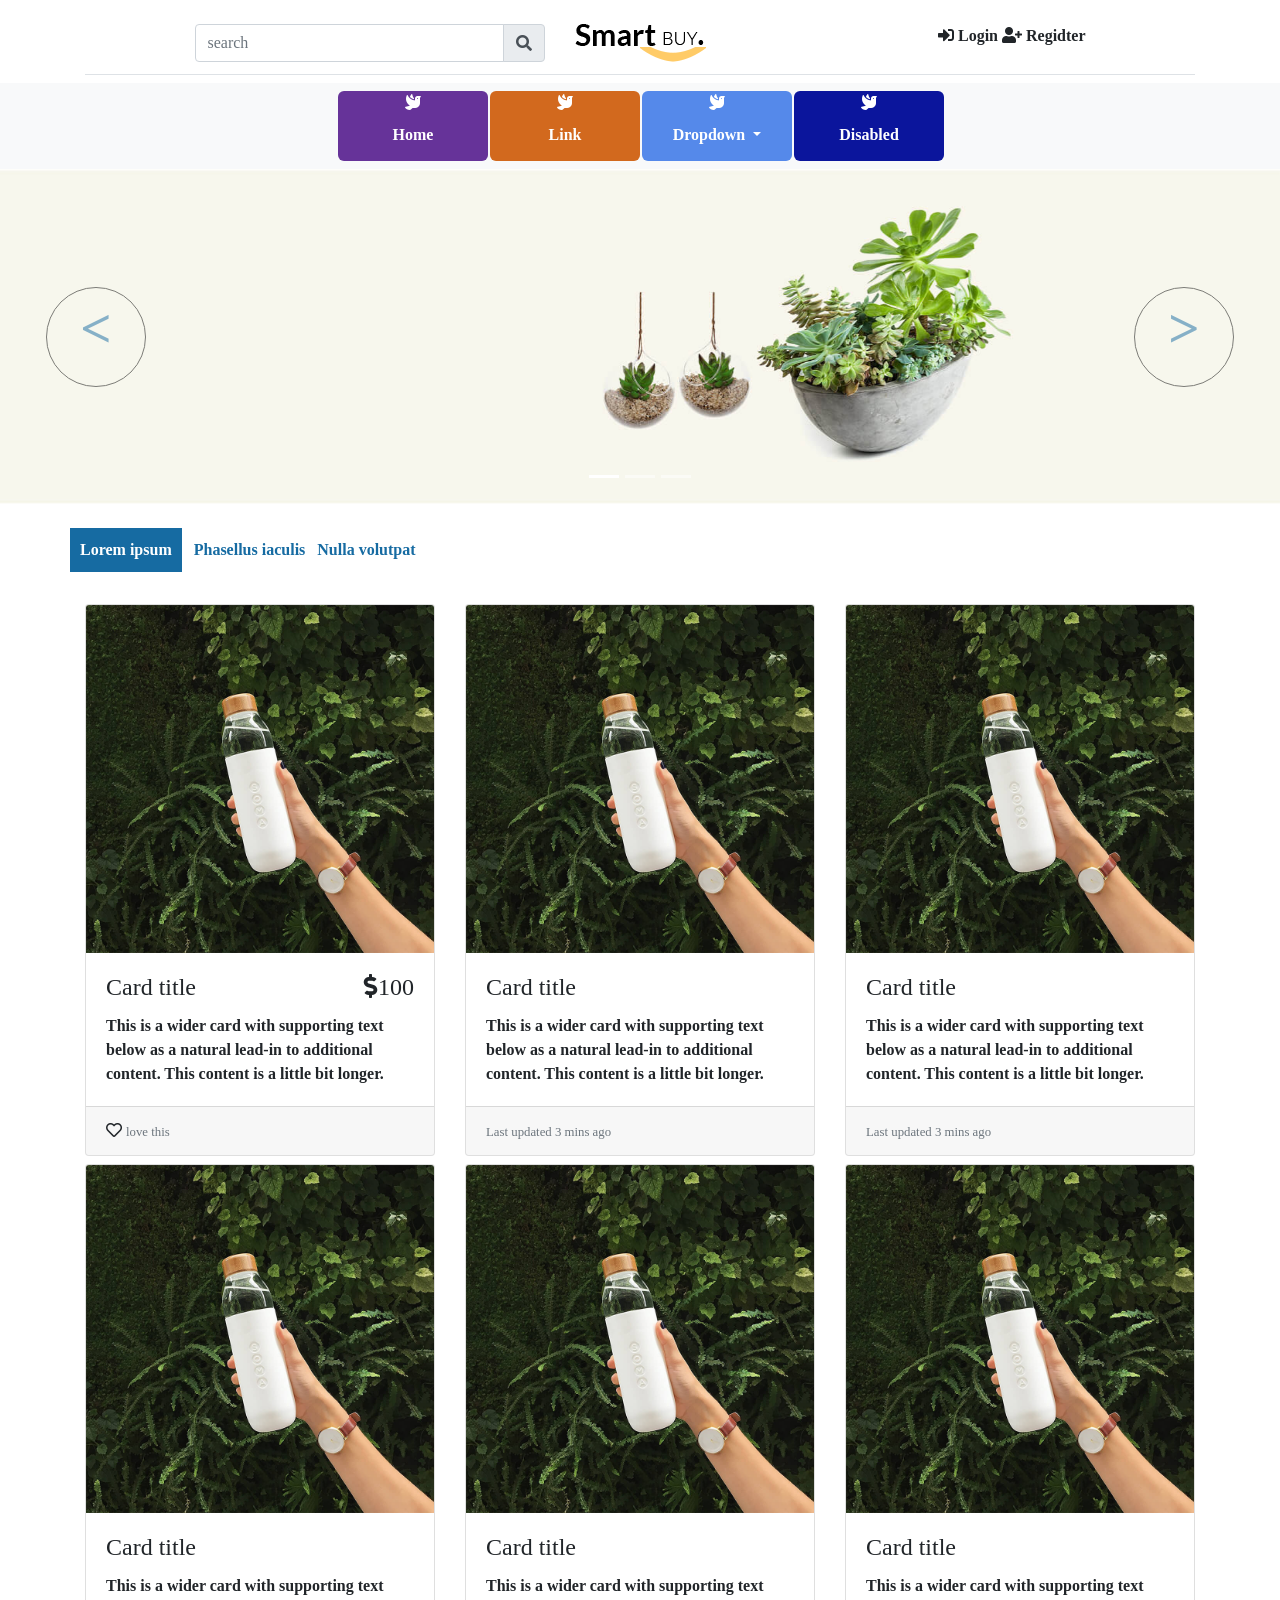
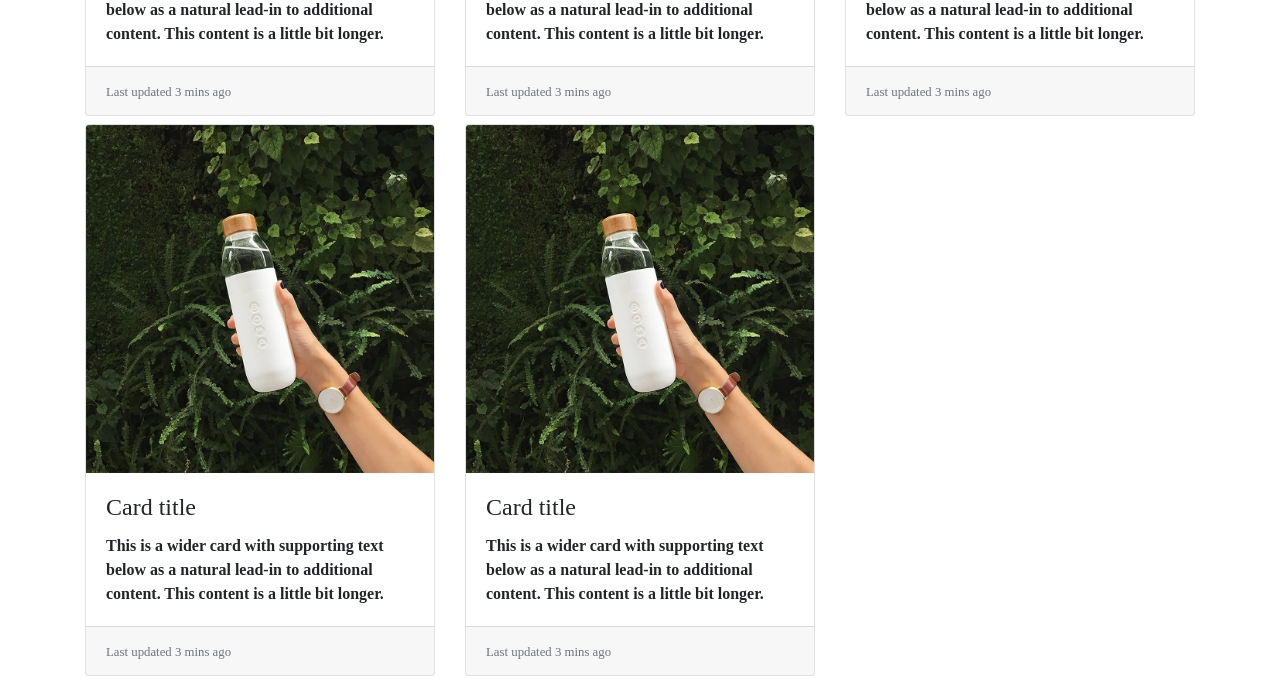
==== public/theme2/index2.html @ b145811f "ss" ====
<!DOCTYPE html>
<html>
   <head>
      <meta charset="utf-8" />
      <meta http-equiv="X-UA-Compatible" content="IE=edge">
      <title>Page Title</title>
      <meta name="viewport" content="width=device-width, initial-scale=1">
      <link rel="stylesheet" href="https://stackpath.bootstrapcdn.com/bootstrap/4.1.3/css/bootstrap.min.css" 
         integrity="sha384-MCw98/SFnGE8fJT3GXwEOngsV7Zt27NXFoaoApmYm81iuXoPkFOJwJ8ERdknLPMO" crossorigin="anonymous">
      <link rel="stylesheet" href="https://use.fontawesome.com/releases/v5.3.1/css/all.css" integrity="sha384-mzrmE5qonljUremFsqc01SB46JvROS7bZs3IO2EmfFsd15uHvIt+Y8vEf7N7fWAU" crossorigin="anonymous">
      <link rel="stylesheet" type="text/css" media="screen" href="css/main.css" />
      <script
         src="https://code.jquery.com/jquery-3.3.1.js"
         integrity="sha256-2Kok7MbOyxpgUVvAk/HJ2jigOSYS2auK4Pfzbm7uH60="
         crossorigin="anonymous"></script>
      <script src="https://ajax.googleapis.com/ajax/libs/jquery/3.3.1/jquery.min.js"></script>
      <script src="js/main.js"></script>
   </head>
   <body>
      <div class="container">
         <div class="pb-2 mt-4 mb-2 border-bottom">
            <div class="row justify-content-md-center">
               <div class="col col-lg-4">
                  <div class="input-group mb-1">
                     <input type="text" class="form-control" placeholder="search" aria-label="Recipient's username"
                        aria-describedby="basic-addon2">
                     <div class="input-group-append">
                        <span class="input-group-text" id="basic-addon2"><i class="fa fa-search" aria-hidden="true"></i> </span>
                     </div>
                  </div>
               </div>
               <div class="col-md-auto">
                  <img src="logo-1.png" class="rounded mx-auto d-block" >
               </div>
               <div class="col col-lg-4">
                  <ul class="float-right list-inline">
                     <a id="loginClick">
                        <li class="list-inline-item fas fa-sign-in-alt"></li>
                        Login
                     </a>
                     <a>
                        <li class="list-inline-item fas fa-user-plus"></li>
                        Regidter
                     </a>
                  </ul>
               </div>
            </div>
         </div>
      </div>
      <nav class="navbar navbar-expand-lg navbar-light bg-light">
         <button class="navbar-toggler" type="button" data-toggle="collapse" data-target="#navbarSupportedContent" aria-controls="navbarSupportedContent" aria-expanded="false" aria-label="Toggle navigation">
         <span class="navbar-toggler-icon"></span>
         </button>
         <div class="collapse navbar-collapse" id="navbarSupportedContent">
            <ul class="navbar-nav mx-auto">
               <li class="nav-item active" style="background: rebeccapurple;">
                  <div align="center">
                     <span class="fas fa-dove "></span>
                  </div>
                  <a class="nav-link" href="#">Home <span class="sr-only">(current)</span></a>
               </li>
               <li class="nav-item" style="    background: chocolate;">
                  <div align="center">
                     <span class="fas fa-dove "></span>
                  </div>
                  <a class="nav-link" href="#">Link</a>
               </li>
               <li class="nav-item dropdown" style="    background: #5589ea;">
                  <div align="center">
                     <span class="fas fa-dove "></span>
                  </div>
                  <a class="nav-link dropdown-toggle" href="#" id="navbarDropdown" role="button" data-toggle="dropdown" aria-haspopup="true" aria-expanded="false">
                  Dropdown
                  </a>
                  <div class="dropdown-menu" aria-labelledby="navbarDropdown">
                     <a class="dropdown-item" href="#">Action</a>
                     <a class="dropdown-item" href="#">Another action</a>
                     <div class="dropdown-divider"></div>
                     <a class="dropdown-item" href="#">Something else here</a>
                  </div>
               </li>
               <li class="nav-item" style="    background: #0b159c;">
                  <div align="center">
                     <span class="fas fa-dove "></span>
                  </div>
                  <a class="nav-link disabled" href="#">Disabled</a>
               </li>
            </ul>
         </div>
      </nav>
      <!-- bigian slider -->
      <div id="carouselExampleIndicators" class="carousel slide" data-ride="carousel">
         <ol class="carousel-indicators">
            <li data-target="#carouselExampleIndicators" data-slide-to="0" class="active"></li>
            <li data-target="#carouselExampleIndicators" data-slide-to="1"></li>
            <li data-target="#carouselExampleIndicators" data-slide-to="2"></li>
         </ol>
         <div class="carousel-inner">
            <div class="carousel-item active">
               <img class="d-block w-100" src="slide-1.jpg" alt="First slide">
            </div>
            <div class="carousel-item">
               <img class="d-block w-100" src="slide-2.jpg" alt="Second slide">
            </div>
            <div class="carousel-item">
               <img class="d-block w-100" src="slide-3.jpg" alt="Third slide">
            </div>
         </div>
         <a class="carousel-control-prev" href="#carouselExampleIndicators" role="button" data-slide="prev">
         <span class="carousel-control-prev-icon" aria-hidden="true"></span>
         <span class="sr-only">Previous</span>
         </a>
         <a class="carousel-control-next" href="#carouselExampleIndicators" role="button" data-slide="next">
         <span class="carousel-control-next-icon" aria-hidden="true"></span>
         <span class="sr-only">Next</span>
         </a>
      </div>
      <!-- end slider -->
      <div class="container">
         <!-- menu list -->
         <div class="row">
            <div class="pb-2 mt-4 mb-2">
               <ul class="list-inline dawnlist">
                  <li class="list-inline-item active">Lorem ipsum</li>
                  <li class="list-inline-item">Phasellus iaculis</li>
                  <li class="list-inline-item">Nulla volutpat</li>
               </ul>
            </div>
         </div>
         <!-- menu list -->
         <div class="row">
            <div class="col-md-4 col-lg-4 col-sm-6 col-xs-12 pb-2">
               <div class="card">
                  <button type="button" class="btn btn-primary btn-lg float-right button-save" data-toggle="modal" data-target="#exampleModal">Save</button>
                  <img class="card-img-top" src="home-01-2.jpg" alt="Card image cap">
                  <div class="card-body">
                    <h4 class="float-right"><i class="fas fa-dollar-sign"></i>100</h4>
                     <h4 class="card-title">Card title</h4>
                     <p class="card-text">This is a wider card with supporting text below as a natural lead-in to additional content. This content is a little bit longer.</p>
                  </div>
                  <div class="card-footer">
                        <i class="far fa-heart"></i> <small class="text-muted">love this </small>
                  </div>
               </div>
            </div>
            <div class="col-md-4 col-lg-4 col-sm-6 col-xs-12 pb-2">
               <div class="card">
                  <button type="button" class="btn btn-primary btn-lg float-right button-save">Save</button>
                  <img class="card-img-top" src="home-01-2.jpg" alt="Card image cap">
                  <div class="card-body">
                     <h4 class="card-title">Card title</h4>
                     <p class="card-text">This is a wider card with supporting text below as a natural lead-in to additional content. This content is a little bit longer.</p>
                  </div>
                  <div class="card-footer">
                     <small class="text-muted">Last updated 3 mins ago</small>
                  </div>
               </div>
            </div>
            <div class="col-md-4 col-lg-4 col-sm-6 col-xs-12 pb-2">
               <div class="card">
                  <button type="button" class="btn btn-primary btn-lg float-right button-save">Save</button>
                  <img class="card-img-top" src="home-01-2.jpg" alt="Card image cap">
                  <div class="card-body">
                     <h4 class="card-title">Card title</h4>
                     <p class="card-text">This is a wider card with supporting text below as a natural lead-in to additional content. This content is a little bit longer.</p>
                  </div>
                  <div class="card-footer">
                     <small class="text-muted">Last updated 3 mins ago</small>
                  </div>
               </div>
            </div>
            <div class="col-md-4 col-lg-4 col-sm-6 col-xs-12 pb-2">
               <div class="card">
                  <button type="button" class="btn btn-primary btn-lg float-right button-save">Save</button>
                  <img class="card-img-top" src="home-01-2.jpg" alt="Card image cap">
                  <div class="card-body">
                     <h4 class="card-title">Card title</h4>
                     <p class="card-text">This is a wider card with supporting text below as a natural lead-in to additional content. This content is a little bit longer.</p>
                  </div>
                  <div class="card-footer">
                     <small class="text-muted">Last updated 3 mins ago</small>
                  </div>
               </div>
            </div>
            <div class="col-md-4 col-lg-4 col-sm-6 col-xs-12 pb-2">
               <div class="card">
                  <button type="button" class="btn btn-primary btn-lg float-right button-save">Save</button>
                  <img class="card-img-top" src="home-01-2.jpg" alt="Card image cap">
                  <div class="card-body">
                     <h4 class="card-title">Card title</h4>
                     <p class="card-text">This is a wider card with supporting text below as a natural lead-in to additional content. This content is a little bit longer.</p>
                  </div>
                  <div class="card-footer">
                     <small class="text-muted">Last updated 3 mins ago</small>
                  </div>
               </div>
            </div>
            <div class="col-md-4 col-lg-4 col-sm-6 col-xs-12 pb-2">
               <div class="card">
                  <button type="button" class="btn btn-primary btn-lg float-right button-save">Save</button>
                  <img class="card-img-top" src="home-01-2.jpg" alt="Card image cap">
                  <div class="card-body">
                     <h4 class="card-title">Card title</h4>
                     <p class="card-text">This is a wider card with supporting text below as a natural lead-in to additional content. This content is a little bit longer.</p>
                  </div>
                  <div class="card-footer">
                     <small class="text-muted">Last updated 3 mins ago</small>
                  </div>
               </div>
            </div>
            <div class="col-md-4 col-lg-4 col-sm-6 col-xs-12 pb-2">
               <div class="card">
                  <button type="button" class="btn btn-primary btn-lg float-right button-save">Save</button>
                  <img class="card-img-top" src="home-01-2.jpg" alt="Card image cap">
                  <div class="card-body">
                     <h4 class="card-title">Card title</h4>
                     <p class="card-text">This is a wider card with supporting text below as a natural lead-in to additional content. This content is a little bit longer.</p>
                  </div>
                  <div class="card-footer">
                     <small class="text-muted">Last updated 3 mins ago</small>
                  </div>
               </div>
            </div>
            <div class="col-md-4 col-lg-4 col-sm-6 col-xs-12 pb-2">
               <div class="card">
                  <button type="button" class="btn btn-primary btn-lg float-right button-save">Save</button>
                  <img class="card-img-top" src="home-01-2.jpg" alt="Card image cap">
                  <div class="card-body">
                     <h4 class="card-title">Card title</h4>
                     <p class="card-text">This is a wider card with supporting text below as a natural lead-in to additional content. This content is a little bit longer.</p>
                  </div>
                  <div class="card-footer">
                     <small class="text-muted">Last updated 3 mins ago</small>
                  </div>
               </div>
            </div>
         </div>
      </div>
      <!-- end contenier -->
      <!-- Modal loginModal -->
      <div class="modal fade" id="loginModal" tabindex="-1" role="dialog" aria-labelledby="exampleModalLabel" aria-hidden="true">
         <div class="modal-dialog modal-dialog-centered" role="document">
            <div class="modal-content">
               <div class="modal-header">
                  <h5 class="modal-title" id="exampleModalLongTitle">login</h5>
                  <button type="button" class="close" data-dismiss="modal" aria-label="Close">
                  <span aria-hidden="true">&times;</span>
                  </button>
               </div>
               <div class="modal-body">
                  <div class="form-group">
                     <label for="exampleInputEmail1">Email address</label>
                     <input type="email" class="form-control" id="exampleInputEmail1" aria-describedby="emailHelp" placeholder="Enter email">
                  </div>
                  <div class="form-group">
                     <label for="exampleInputPassword1">Password</label>
                     <input type="password" class="form-control" id="exampleInputPassword1" placeholder="Password">
                  </div>
                  <div class="form-check">
                     <input type="checkbox" class="form-check-input" id="exampleCheck1">
                     <label class="form-check-label" for="exampleCheck1">Check me out</label>
                  </div>
               </div>
               <div class="modal-footer">
                  <button type="button" class="btn btn-secondary" data-dismiss="modal">Close</button>
                  <button type="submit" class="btn btn-primary">Submit</button>
               </div>
            </div>
         </div>
      </div>
      <!-- Modal loginModal end   -->
      <!-- Central Modal Medium Info -->
      <div class="modal fade" id="centralModalInfo" tabindex="-1" role="dialog" aria-labelledby="myModalLabel" aria-hidden="true">
         <div class="modal-dialog modal-notify modal-info modal-dialog-centered" role="document">
            <!--Content-->
            <div class="modal-content">
               <!--Header-->
               <div class="modal-header">
                  <p class="heading lead">Modal Info</p>
                  <button type="button" class="close" data-dismiss="modal" aria-label="Close">
                  <span aria-hidden="true" class="white-text">&times;</span>
                  </button>
               </div>
               <!--Body-->
               <div class="modal-body">
                  <div class="text-center">
                     <i class="fa fa-check fa-4x mb-3 animated rotateIn"></i>
                     <p>Lorem ipsum dolor sit amet, consectetur adipisicing elit. Impedit iusto nulla aperiam blanditiis ad consequatur in dolores culpa, dignissimos, eius non possimus fugiat. Esse ratione fuga, enim,
                        ab officiis totam.
                     </p>
                  </div>
               </div>
               <!--Footer-->
               <div class="modal-footer justify-content-center">
                  <a type="button" class="btn btn-primary">Get it now <i class="fa fa-diamond ml-1"></i></a>
                  <a type="button" class="btn btn-outline-primary waves-effect" data-dismiss="modal">No, thanks</a>
               </div>
            </div>
            <!--/.Content-->
         </div>
      </div>
      <!-- Central Modal Medium Info-->
      <!-- js model -->
      <script>
         $(document).ready(function () {
             $("#loginClick").click(function (e) { 
                 e.preventDefault();
                 $('#loginModal').modal('show');
             });
             $(".button-save").click(function (e) { 
                 e.preventDefault();
                 $('#centralModalInfo').modal('show');
             });
           
         });
      </script>
      <!-- end js model -->
      <!-- begin js -->
      <script src="https://code.jquery.com/jquery-3.3.1.slim.min.js" integrity="sha384-q8i/X+965DzO0rT7abK41JStQIAqVgRVzpbzo5smXKp4YfRvH+8abtTE1Pi6jizo" crossorigin="anonymous"></script>
      <script src="https://cdnjs.cloudflare.com/ajax/libs/popper.js/1.14.3/umd/popper.min.js" integrity="sha384-ZMP7rVo3mIykV+2+9J3UJ46jBk0WLaUAdn689aCwoqbBJiSnjAK/l8WvCWPIPm49" crossorigin="anonymous"></script>
      <script src="https://stackpath.bootstrapcdn.com/bootstrap/4.1.3/js/bootstrap.min.js" integrity="sha384-ChfqqxuZUCnJSK3+MXmPNIyE6ZbWh2IMqE241rYiqJxyMiZ6OW/JmZQ5stwEULTy" crossorigin="anonymous"></script>
      <!-- end js -->
   </body>
</html>
---- public/theme2/css/main.css ----
body{
    font-family: Comic Sans MS;
    font-weight: bold;
}
.navbar{
    color: white;
}
.nav-item{
    width: 150px;
    text-align: center;
    background: beige;
    height: 70px;
    margin-left: 2px;
    border-radius: 6px;
    box-shadow: 0px 0px grey;
    -webkit-transition: box-shadow 2s, height 2s; /* For Safari 3.1 to 6.0 */
    transition: box-shadow 2s,height 2s; 
}

.nav-item:hover{
    box-shadow: 10px 10px grey;
    height: 80px;
}

.nav-link{
    color: white !important; 
}

.carousel-control-prev-icon,
.carousel-control-next-icon {
  height: 100px;
  width: 100px;
  outline: black;
  background-size: 100%, 100%;
  border-radius: 50%;
  border: 1px solid black;
  background-image: none;
}

.carousel-control-next-icon:after
{
  content: '>';
  font-size: 55px;
  color: #166ba2;
}

.carousel-control-prev-icon:after {
  content: '<';
  font-size: 55px;
  color: #166ba2;
}

.list-inline-item.active{
    color: white !important;
    background: #166ba2;
    padding: 10px;
}
.dawnlist>.list-inline-item{
    color:  #166ba2;
}


.button-save{
    position: absolute;
    right: 6px;
    margin-top: 15px;
    margin-right: 18px;
    opacity: 0;
}

.card:hover  .button-save{
    opacity: 1;
    -webkit-transition: opacity 0.85s ease-in;
    -moz-transition: opacity 0.85s ease-in;
     -ms-transition: opacity 0.85s ease-in;
      -o-transition: opacity 0.85s ease-in;
         transition: opacity 0.85s ease-in;
}
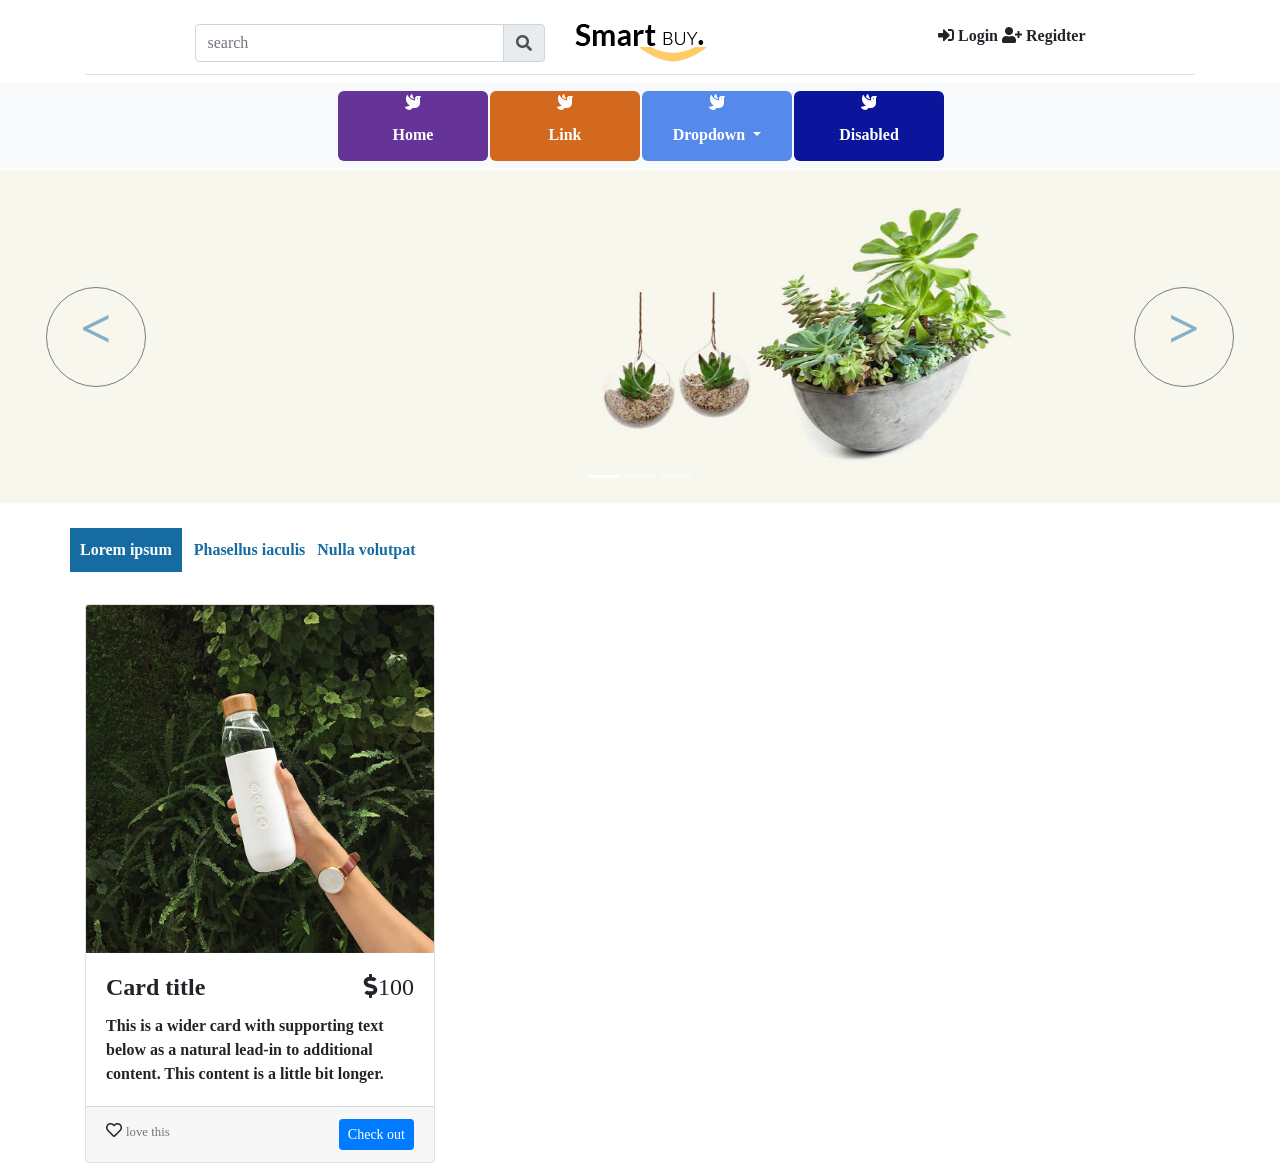
==== commit 027605b6: "css" ====
--- a/public/theme2/index2.html
+++ b/public/theme2/index2.html
@@ -47,7 +47,7 @@
             </div>
          </div>
       </div>
-      <nav class="navbar navbar-expand-lg navbar-light bg-light">
+      <nav class="navbar navbar-expand-lg navbar-light bg-light pb-2 ">
          <button class="navbar-toggler" type="button" data-toggle="collapse" data-target="#navbarSupportedContent" aria-controls="navbarSupportedContent" aria-expanded="false" aria-label="Toggle navigation">
          <span class="navbar-toggler-icon"></span>
          </button>
@@ -131,7 +131,7 @@
          <div class="row">
             <div class="col-md-4 col-lg-4 col-sm-6 col-xs-12 pb-2">
                <div class="card">
-                  <button type="button" class="btn btn-primary btn-lg float-right button-save" data-toggle="modal" data-target="#exampleModal">Save</button>
+                  <button type="button" class="btn btn-primary btn-lg float-right button-save" >Save</button>
                   <img class="card-img-top" src="home-01-2.jpg" alt="Card image cap">
                   <div class="card-body">
                     <h4 class="float-right"><i class="fas fa-dollar-sign"></i>100</h4>
@@ -140,100 +140,11 @@
                   </div>
                   <div class="card-footer">
                         <i class="far fa-heart"></i> <small class="text-muted">love this </small>
-                  </div>
-               </div>
-            </div>
-            <div class="col-md-4 col-lg-4 col-sm-6 col-xs-12 pb-2">
-               <div class="card">
-                  <button type="button" class="btn btn-primary btn-lg float-right button-save">Save</button>
-                  <img class="card-img-top" src="home-01-2.jpg" alt="Card image cap">
-                  <div class="card-body">
-                     <h4 class="card-title">Card title</h4>
-                     <p class="card-text">This is a wider card with supporting text below as a natural lead-in to additional content. This content is a little bit longer.</p>
-                  </div>
-                  <div class="card-footer">
-                     <small class="text-muted">Last updated 3 mins ago</small>
-                  </div>
-               </div>
-            </div>
-            <div class="col-md-4 col-lg-4 col-sm-6 col-xs-12 pb-2">
-               <div class="card">
-                  <button type="button" class="btn btn-primary btn-lg float-right button-save">Save</button>
-                  <img class="card-img-top" src="home-01-2.jpg" alt="Card image cap">
-                  <div class="card-body">
-                     <h4 class="card-title">Card title</h4>
-                     <p class="card-text">This is a wider card with supporting text below as a natural lead-in to additional content. This content is a little bit longer.</p>
-                  </div>
-                  <div class="card-footer">
-                     <small class="text-muted">Last updated 3 mins ago</small>
-                  </div>
-               </div>
-            </div>
-            <div class="col-md-4 col-lg-4 col-sm-6 col-xs-12 pb-2">
-               <div class="card">
-                  <button type="button" class="btn btn-primary btn-lg float-right button-save">Save</button>
-                  <img class="card-img-top" src="home-01-2.jpg" alt="Card image cap">
-                  <div class="card-body">
-                     <h4 class="card-title">Card title</h4>
-                     <p class="card-text">This is a wider card with supporting text below as a natural lead-in to additional content. This content is a little bit longer.</p>
-                  </div>
-                  <div class="card-footer">
-                     <small class="text-muted">Last updated 3 mins ago</small>
-                  </div>
-               </div>
-            </div>
-            <div class="col-md-4 col-lg-4 col-sm-6 col-xs-12 pb-2">
-               <div class="card">
-                  <button type="button" class="btn btn-primary btn-lg float-right button-save">Save</button>
-                  <img class="card-img-top" src="home-01-2.jpg" alt="Card image cap">
-                  <div class="card-body">
-                     <h4 class="card-title">Card title</h4>
-                     <p class="card-text">This is a wider card with supporting text below as a natural lead-in to additional content. This content is a little bit longer.</p>
-                  </div>
-                  <div class="card-footer">
-                     <small class="text-muted">Last updated 3 mins ago</small>
-                  </div>
-               </div>
-            </div>
-            <div class="col-md-4 col-lg-4 col-sm-6 col-xs-12 pb-2">
-               <div class="card">
-                  <button type="button" class="btn btn-primary btn-lg float-right button-save">Save</button>
-                  <img class="card-img-top" src="home-01-2.jpg" alt="Card image cap">
-                  <div class="card-body">
-                     <h4 class="card-title">Card title</h4>
-                     <p class="card-text">This is a wider card with supporting text below as a natural lead-in to additional content. This content is a little bit longer.</p>
-                  </div>
-                  <div class="card-footer">
-                     <small class="text-muted">Last updated 3 mins ago</small>
-                  </div>
-               </div>
-            </div>
-            <div class="col-md-4 col-lg-4 col-sm-6 col-xs-12 pb-2">
-               <div class="card">
-                  <button type="button" class="btn btn-primary btn-lg float-right button-save">Save</button>
-                  <img class="card-img-top" src="home-01-2.jpg" alt="Card image cap">
-                  <div class="card-body">
-                     <h4 class="card-title">Card title</h4>
-                     <p class="card-text">This is a wider card with supporting text below as a natural lead-in to additional content. This content is a little bit longer.</p>
-                  </div>
-                  <div class="card-footer">
-                     <small class="text-muted">Last updated 3 mins ago</small>
-                  </div>
-               </div>
-            </div>
-            <div class="col-md-4 col-lg-4 col-sm-6 col-xs-12 pb-2">
-               <div class="card">
-                  <button type="button" class="btn btn-primary btn-lg float-right button-save">Save</button>
-                  <img class="card-img-top" src="home-01-2.jpg" alt="Card image cap">
-                  <div class="card-body">
-                     <h4 class="card-title">Card title</h4>
-                     <p class="card-text">This is a wider card with supporting text below as a natural lead-in to additional content. This content is a little bit longer.</p>
-                  </div>
-                  <div class="card-footer">
-                     <small class="text-muted">Last updated 3 mins ago</small>
-                  </div>
-               </div>
-            </div>
+                        <button type="button" class="btn btn-primary btn-sm float-right " >Check out</button>
+                  </div>
+               </div>
+            </div>
+            
          </div>
       </div>
       <!-- end contenier -->
@@ -302,6 +213,14 @@
       <!-- Central Modal Medium Info-->
       <!-- js model -->
       <script>
+          $(document).scroll(function(e){
+                var scrollTop = $(document).scrollTop();
+                if(scrollTop > 0){
+                    $('.navbar').addClass('fixed-top');
+                } else {
+                    $('.navbar').removeClass('fixed-top');
+                }
+            });
          $(document).ready(function () {
              $("#loginClick").click(function (e) { 
                  e.preventDefault();
@@ -311,7 +230,6 @@
                  e.preventDefault();
                  $('#centralModalInfo').modal('show');
              });
-           
          });
       </script>
       <!-- end js model -->
--- a/public/theme2/css/main.css
+++ b/public/theme2/css/main.css
@@ -76,7 +76,9 @@
       -o-transition: opacity 0.85s ease-in;
          transition: opacity 0.85s ease-in;
 }
+.card-title{
+    font-weight: bold;
+}
 
 
 
-
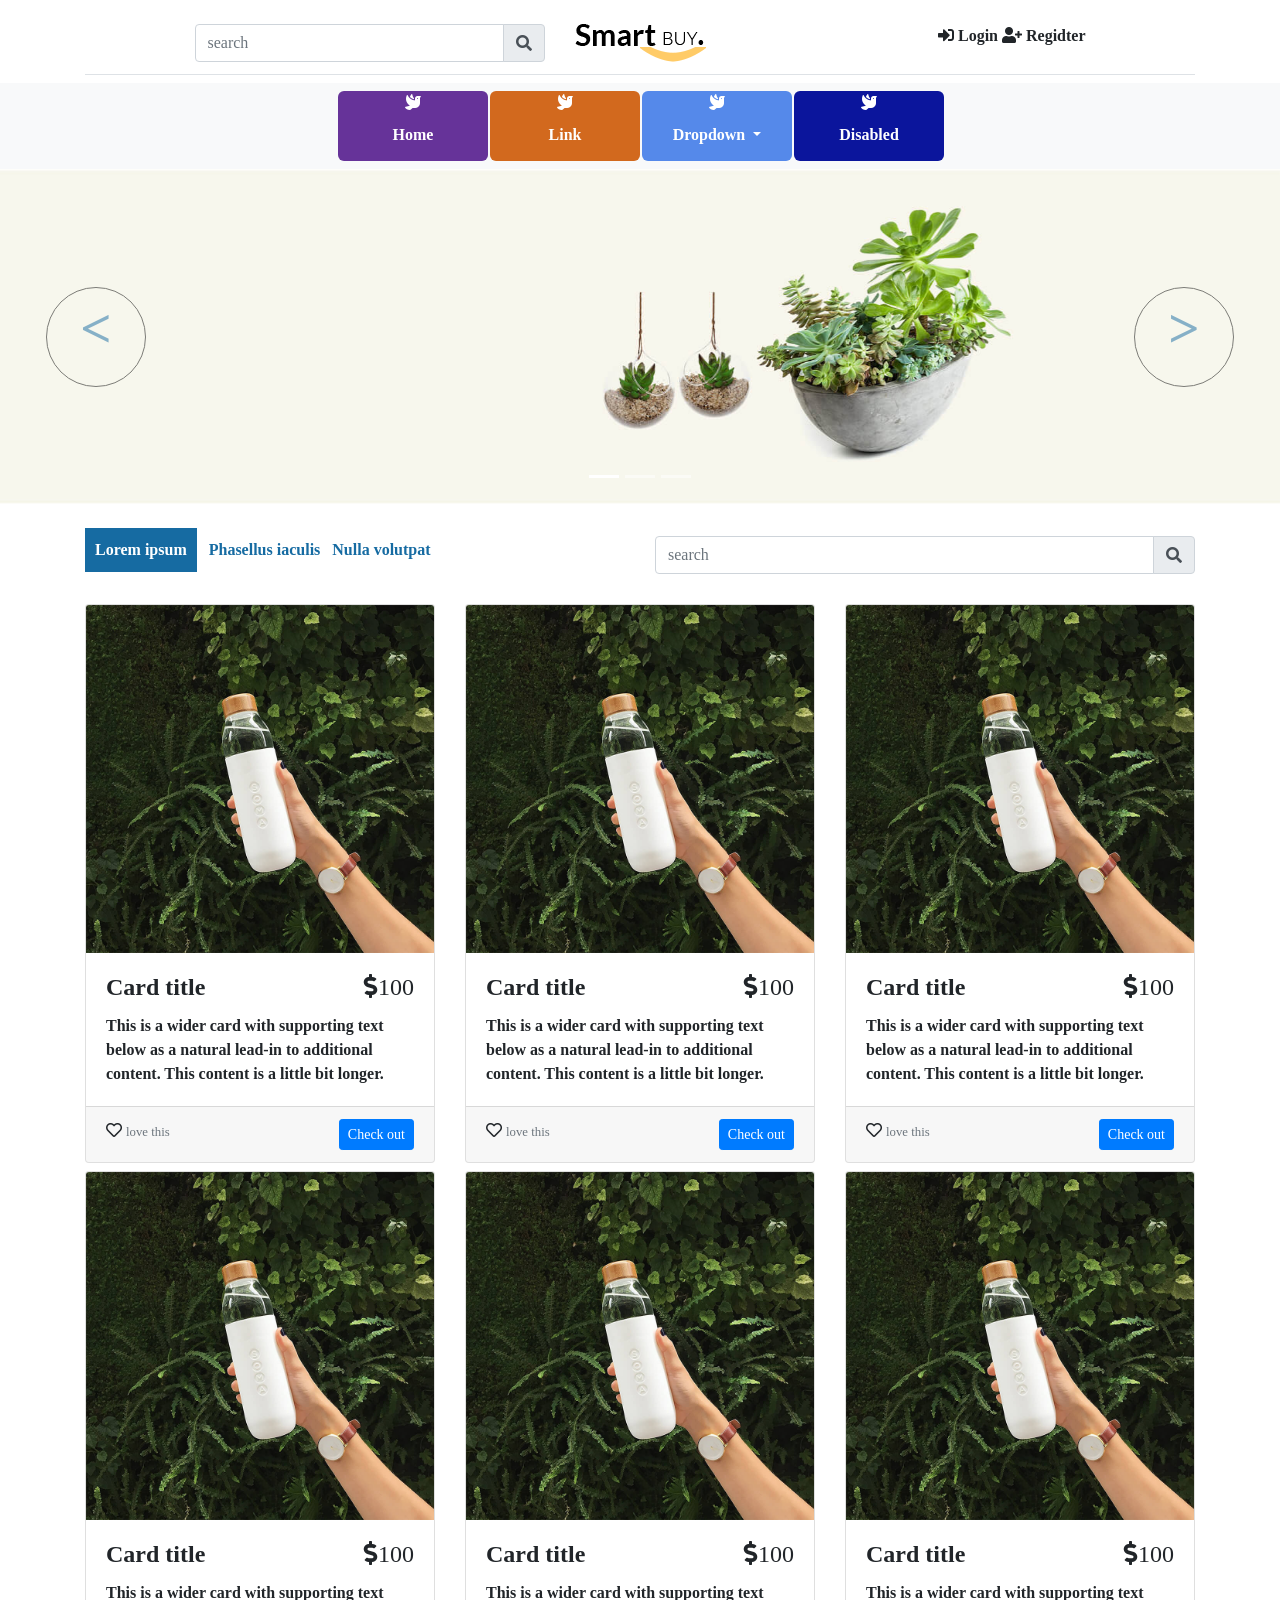
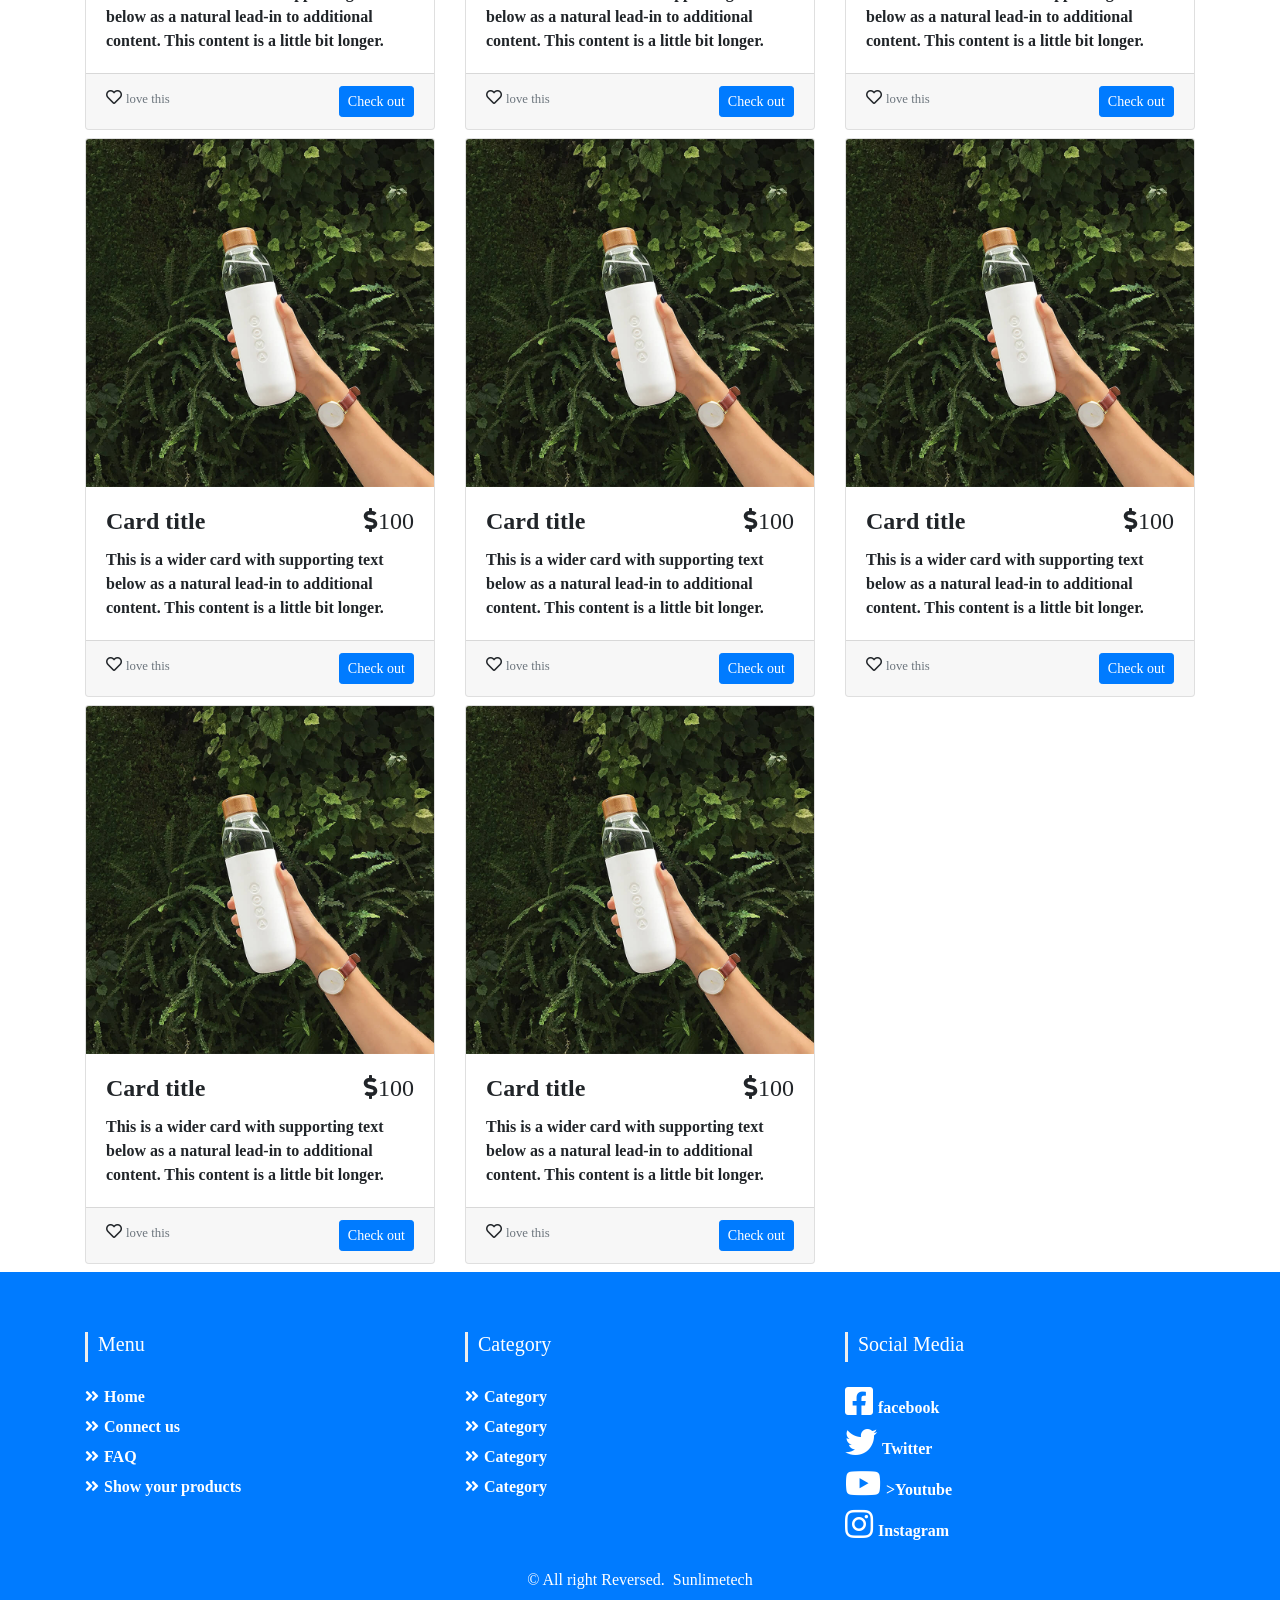
==== commit c3508c11: "css" ====
--- a/public/theme2/index2.html
+++ b/public/theme2/index2.html
@@ -118,13 +118,29 @@
       <!-- end slider -->
       <div class="container">
          <!-- menu list -->
-         <div class="row">
-            <div class="pb-2 mt-4 mb-2">
+         <div class="row pb-2 mt-4 mb-2">
+            <!-- <div class="pb-2 mt-4 mb-2">
                <ul class="list-inline dawnlist">
                   <li class="list-inline-item active">Lorem ipsum</li>
                   <li class="list-inline-item">Phasellus iaculis</li>
                   <li class="list-inline-item">Nulla volutpat</li>
                </ul>
+               </div> -->
+            <div class="col-md-6">
+               <ul class="list-inline dawnlist">
+                  <li class="list-inline-item active">Lorem ipsum</li>
+                  <li class="list-inline-item">Phasellus iaculis</li>
+                  <li class="list-inline-item">Nulla volutpat</li>
+               </ul>
+            </div>
+            <div class="col-md-6">
+               <div class="input-group  mt-2 ">
+                  <input type="text" class="form-control" placeholder="search" aria-label="Recipient's username"
+                     aria-describedby="basic-addon2">
+                  <div class="input-group-append">
+                     <span class="input-group-text" id="basic-addon2"><i class="fa fa-search" aria-hidden="true"></i> </span>
+                  </div>
+               </div>
             </div>
          </div>
          <!-- menu list -->
@@ -134,20 +150,213 @@
                   <button type="button" class="btn btn-primary btn-lg float-right button-save" >Save</button>
                   <img class="card-img-top" src="home-01-2.jpg" alt="Card image cap">
                   <div class="card-body">
-                    <h4 class="float-right"><i class="fas fa-dollar-sign"></i>100</h4>
-                     <h4 class="card-title">Card title</h4>
-                     <p class="card-text">This is a wider card with supporting text below as a natural lead-in to additional content. This content is a little bit longer.</p>
-                  </div>
-                  <div class="card-footer">
-                        <i class="far fa-heart"></i> <small class="text-muted">love this </small>
-                        <button type="button" class="btn btn-primary btn-sm float-right " >Check out</button>
-                  </div>
-               </div>
-            </div>
-            
+                     <h4 class="float-right"><i class="fas fa-dollar-sign"></i>100</h4>
+                     <h4 class="card-title">Card title</h4>
+                     <p class="card-text">This is a wider card with supporting text below as a natural lead-in to additional content. This content is a little bit longer.</p>
+                  </div>
+                  <div class="card-footer">
+                     <i class="far fa-heart"></i> <small class="text-muted">love this </small>
+                     <button type="button" class="btn btn-primary btn-sm float-right " >Check out</button>
+                  </div>
+               </div>
+            </div>
+            <div class="col-md-4 col-lg-4 col-sm-6 col-xs-12 pb-2">
+               <div class="card">
+                  <button type="button" class="btn btn-primary btn-lg float-right button-save" >Save</button>
+                  <img class="card-img-top" src="home-01-2.jpg" alt="Card image cap">
+                  <div class="card-body">
+                     <h4 class="float-right"><i class="fas fa-dollar-sign"></i>100</h4>
+                     <h4 class="card-title">Card title</h4>
+                     <p class="card-text">This is a wider card with supporting text below as a natural lead-in to additional content. This content is a little bit longer.</p>
+                  </div>
+                  <div class="card-footer">
+                     <i class="far fa-heart"></i> <small class="text-muted">love this </small>
+                     <button type="button" class="btn btn-primary btn-sm float-right " >Check out</button>
+                  </div>
+               </div>
+            </div>
+            <div class="col-md-4 col-lg-4 col-sm-6 col-xs-12 pb-2">
+               <div class="card">
+                  <button type="button" class="btn btn-primary btn-lg float-right button-save" >Save</button>
+                  <img class="card-img-top" src="home-01-2.jpg" alt="Card image cap">
+                  <div class="card-body">
+                     <h4 class="float-right"><i class="fas fa-dollar-sign"></i>100</h4>
+                     <h4 class="card-title">Card title</h4>
+                     <p class="card-text">This is a wider card with supporting text below as a natural lead-in to additional content. This content is a little bit longer.</p>
+                  </div>
+                  <div class="card-footer">
+                     <i class="far fa-heart"></i> <small class="text-muted">love this </small>
+                     <button type="button" class="btn btn-primary btn-sm float-right " >Check out</button>
+                  </div>
+               </div>
+            </div>
+            <div class="col-md-4 col-lg-4 col-sm-6 col-xs-12 pb-2">
+               <div class="card">
+                  <button type="button" class="btn btn-primary btn-lg float-right button-save" >Save</button>
+                  <img class="card-img-top" src="home-01-2.jpg" alt="Card image cap">
+                  <div class="card-body">
+                     <h4 class="float-right"><i class="fas fa-dollar-sign"></i>100</h4>
+                     <h4 class="card-title">Card title</h4>
+                     <p class="card-text">This is a wider card with supporting text below as a natural lead-in to additional content. This content is a little bit longer.</p>
+                  </div>
+                  <div class="card-footer">
+                     <i class="far fa-heart"></i> <small class="text-muted">love this </small>
+                     <button type="button" class="btn btn-primary btn-sm float-right " >Check out</button>
+                  </div>
+               </div>
+            </div>
+            <div class="col-md-4 col-lg-4 col-sm-6 col-xs-12 pb-2">
+               <div class="card">
+                  <button type="button" class="btn btn-primary btn-lg float-right button-save" >Save</button>
+                  <img class="card-img-top" src="home-01-2.jpg" alt="Card image cap">
+                  <div class="card-body">
+                     <h4 class="float-right"><i class="fas fa-dollar-sign"></i>100</h4>
+                     <h4 class="card-title">Card title</h4>
+                     <p class="card-text">This is a wider card with supporting text below as a natural lead-in to additional content. This content is a little bit longer.</p>
+                  </div>
+                  <div class="card-footer">
+                     <i class="far fa-heart"></i> <small class="text-muted">love this </small>
+                     <button type="button" class="btn btn-primary btn-sm float-right " >Check out</button>
+                  </div>
+               </div>
+            </div>
+            <div class="col-md-4 col-lg-4 col-sm-6 col-xs-12 pb-2">
+               <div class="card">
+                  <button type="button" class="btn btn-primary btn-lg float-right button-save" >Save</button>
+                  <img class="card-img-top" src="home-01-2.jpg" alt="Card image cap">
+                  <div class="card-body">
+                     <h4 class="float-right"><i class="fas fa-dollar-sign"></i>100</h4>
+                     <h4 class="card-title">Card title</h4>
+                     <p class="card-text">This is a wider card with supporting text below as a natural lead-in to additional content. This content is a little bit longer.</p>
+                  </div>
+                  <div class="card-footer">
+                     <i class="far fa-heart"></i> <small class="text-muted">love this </small>
+                     <button type="button" class="btn btn-primary btn-sm float-right " >Check out</button>
+                  </div>
+               </div>
+            </div>
+            <div class="col-md-4 col-lg-4 col-sm-6 col-xs-12 pb-2">
+               <div class="card">
+                  <button type="button" class="btn btn-primary btn-lg float-right button-save" >Save</button>
+                  <img class="card-img-top" src="home-01-2.jpg" alt="Card image cap">
+                  <div class="card-body">
+                     <h4 class="float-right"><i class="fas fa-dollar-sign"></i>100</h4>
+                     <h4 class="card-title">Card title</h4>
+                     <p class="card-text">This is a wider card with supporting text below as a natural lead-in to additional content. This content is a little bit longer.</p>
+                  </div>
+                  <div class="card-footer">
+                     <i class="far fa-heart"></i> <small class="text-muted">love this </small>
+                     <button type="button" class="btn btn-primary btn-sm float-right " >Check out</button>
+                  </div>
+               </div>
+            </div>
+            <div class="col-md-4 col-lg-4 col-sm-6 col-xs-12 pb-2">
+               <div class="card">
+                  <button type="button" class="btn btn-primary btn-lg float-right button-save" >Save</button>
+                  <img class="card-img-top" src="home-01-2.jpg" alt="Card image cap">
+                  <div class="card-body">
+                     <h4 class="float-right"><i class="fas fa-dollar-sign"></i>100</h4>
+                     <h4 class="card-title">Card title</h4>
+                     <p class="card-text">This is a wider card with supporting text below as a natural lead-in to additional content. This content is a little bit longer.</p>
+                  </div>
+                  <div class="card-footer">
+                     <i class="far fa-heart"></i> <small class="text-muted">love this </small>
+                     <button type="button" class="btn btn-primary btn-sm float-right " >Check out</button>
+                  </div>
+               </div>
+            </div>
+            <div class="col-md-4 col-lg-4 col-sm-6 col-xs-12 pb-2">
+               <div class="card">
+                  <button type="button" class="btn btn-primary btn-lg float-right button-save" >Save</button>
+                  <img class="card-img-top" src="home-01-2.jpg" alt="Card image cap">
+                  <div class="card-body">
+                     <h4 class="float-right"><i class="fas fa-dollar-sign"></i>100</h4>
+                     <h4 class="card-title">Card title</h4>
+                     <p class="card-text">This is a wider card with supporting text below as a natural lead-in to additional content. This content is a little bit longer.</p>
+                  </div>
+                  <div class="card-footer">
+                     <i class="far fa-heart"></i> <small class="text-muted">love this </small>
+                     <button type="button" class="btn btn-primary btn-sm float-right " >Check out</button>
+                  </div>
+               </div>
+            </div>
+            <div class="col-md-4 col-lg-4 col-sm-6 col-xs-12 pb-2">
+               <div class="card">
+                  <button type="button" class="btn btn-primary btn-lg float-right button-save" >Save</button>
+                  <img class="card-img-top" src="home-01-2.jpg" alt="Card image cap">
+                  <div class="card-body">
+                     <h4 class="float-right"><i class="fas fa-dollar-sign"></i>100</h4>
+                     <h4 class="card-title">Card title</h4>
+                     <p class="card-text">This is a wider card with supporting text below as a natural lead-in to additional content. This content is a little bit longer.</p>
+                  </div>
+                  <div class="card-footer">
+                     <i class="far fa-heart"></i> <small class="text-muted">love this </small>
+                     <button type="button" class="btn btn-primary btn-sm float-right " >Check out</button>
+                  </div>
+               </div>
+            </div>
+            <div class="col-md-4 col-lg-4 col-sm-6 col-xs-12 pb-2">
+               <div class="card">
+                  <button type="button" class="btn btn-primary btn-lg float-right button-save" >Save</button>
+                  <img class="card-img-top" src="home-01-2.jpg" alt="Card image cap">
+                  <div class="card-body">
+                     <h4 class="float-right"><i class="fas fa-dollar-sign"></i>100</h4>
+                     <h4 class="card-title">Card title</h4>
+                     <p class="card-text">This is a wider card with supporting text below as a natural lead-in to additional content. This content is a little bit longer.</p>
+                  </div>
+                  <div class="card-footer">
+                     <i class="far fa-heart"></i> <small class="text-muted">love this </small>
+                     <button type="button" class="btn btn-primary btn-sm float-right " >Check out</button>
+                  </div>
+               </div>
+            </div>
          </div>
       </div>
       <!-- end contenier -->
+
+      <!-- footer start  -->
+      <section id="footer">
+            <div class="container">
+                <div class="row text-center text-xs-center text-sm-left text-md-left">
+                    <div class="col-xs-12 col-sm-4 col-md-4">
+                        <h5>Menu</h5>
+                        <ul class="list-unstyled quick-links">
+                            <li><a href="javascript:void();"><i class="fa fa-angle-double-right"></i>Home</a></li>
+                            <li><a href="javascript:void();"><i class="fa fa-angle-double-right"></i>Connect us</a></li>
+                            <li><a href="javascript:void();"><i class="fa fa-angle-double-right"></i>FAQ</a></li>
+                            <li><a href="javascript:void();"><i class="fa fa-angle-double-right"></i>Show your products</a></li>
+                        </ul>
+                    </div>
+                    <div class="col-xs-12 col-sm-4 col-md-4">
+                        <h5>Category</h5>
+                        <ul class="list-unstyled quick-links">
+                            <li><a href="javascript:void();"><i class="fa fa-angle-double-right"></i>Category</a></li>
+                            <li><a href="javascript:void();"><i class="fa fa-angle-double-right"></i>Category</a></li>
+                            <li><a href="javascript:void();"><i class="fa fa-angle-double-right"></i>Category</a></li>
+                            <li><a href="javascript:void();"><i class="fa fa-angle-double-right"></i>Category</a></li>
+                        </ul>
+                    </div>
+                    <div class="col-xs-12 col-sm-4 col-md-4">
+                            <h5>Social Media</h5>
+                            <ul class="list-unstyled quick-links">
+                                <li><a href="javascript:void();"><i class="fab fa-facebook-square fa-2x "></i>facebook</a></li>
+                                <li><a href="javascript:void();"><i class="fab fa-twitter fa-2x"></i></i>Twitter</a></li>
+                                <li><a href="javascript:void();"><i class="fab fa-youtube fa-2x"></i>>Youtube</a></li>
+                                <li><a href="javascript:void();"><i class="fab fa-instagram fa-2x"></i>Instagram</a></li>
+                            </ul>
+                        </div>
+                </div>
+ 
+                <div class="row">
+                    <div class="col-xs-12 col-sm-12 col-md-12 mt-2 mt-sm-2 text-center text-white">
+                        <p class="h6">&copy All right Reversed.<a class="text-green ml-2" href="https://www.sunlimetech.com" target="_blank">Sunlimetech</a></p>
+                    </div>
+                    </hr>
+                </div>	
+            </div>
+        </section>
+      <!-- footer end -->
+
       <!-- Modal loginModal -->
       <div class="modal fade" id="loginModal" tabindex="-1" role="dialog" aria-labelledby="exampleModalLabel" aria-hidden="true">
          <div class="modal-dialog modal-dialog-centered" role="document">
@@ -213,23 +422,23 @@
       <!-- Central Modal Medium Info-->
       <!-- js model -->
       <script>
-          $(document).scroll(function(e){
-                var scrollTop = $(document).scrollTop();
-                if(scrollTop > 0){
-                    $('.navbar').addClass('fixed-top');
-                } else {
-                    $('.navbar').removeClass('fixed-top');
-                }
+         $(document).scroll(function(e){
+               var scrollTop = $(document).scrollTop();
+               if(scrollTop > 0){
+                   $('.navbar').addClass('fixed-top');
+               } else {
+                   $('.navbar').removeClass('fixed-top');
+               }
+           });
+         $(document).ready(function () {
+            $("#loginClick").click(function (e) { 
+                e.preventDefault();
+                $('#loginModal').modal('show');
             });
-         $(document).ready(function () {
-             $("#loginClick").click(function (e) { 
-                 e.preventDefault();
-                 $('#loginModal').modal('show');
-             });
-             $(".button-save").click(function (e) { 
-                 e.preventDefault();
-                 $('#centralModalInfo').modal('show');
-             });
+            $(".button-save").click(function (e) { 
+                e.preventDefault();
+                $('#centralModalInfo').modal('show');
+            });
          });
       </script>
       <!-- end js model -->
--- a/public/theme2/css/main.css
+++ b/public/theme2/css/main.css
@@ -82,3 +82,78 @@
 
 
 
+section {
+    padding: 60px 0;
+}
+
+section .section-title {
+    text-align: center;
+    color: #007bff;
+    margin-bottom: 50px;
+    text-transform: uppercase;
+}
+#footer {
+    background: #007bff !important;
+}
+#footer h5{
+	padding-left: 10px;
+    border-left: 3px solid #eeeeee;
+    padding-bottom: 6px;
+    margin-bottom: 20px;
+    color:#ffffff;
+}
+#footer a {
+    color: #ffffff;
+    text-decoration: none !important;
+    background-color: transparent;
+    -webkit-text-decoration-skip: objects;
+}
+#footer ul.social li{
+	padding: 3px 0;
+}
+#footer ul.social li a i {
+    margin-right: 5px;
+	font-size:25px;
+	-webkit-transition: .5s all ease;
+	-moz-transition: .5s all ease;
+	transition: .5s all ease;
+}
+#footer ul.social li:hover a i {
+	font-size:30px;
+	margin-top:-10px;
+}
+#footer ul.social li a,
+#footer ul.quick-links li a{
+	color:#ffffff;
+}
+#footer ul.social li a:hover{
+	color:#eeeeee;
+}
+#footer ul.quick-links li{
+	padding: 3px 0;
+	-webkit-transition: .5s all ease;
+	-moz-transition: .5s all ease;
+	transition: .5s all ease;
+}
+#footer ul.quick-links li:hover{
+	padding: 3px 0;
+	margin-left:5px;
+	font-weight:700;
+}
+#footer ul.quick-links li a i{
+	margin-right: 5px;
+}
+#footer ul.quick-links li:hover a i {
+    font-weight: 700;
+}
+
+@media (max-width:767px){
+	#footer h5 {
+    padding-left: 0;
+    border-left: transparent;
+    padding-bottom: 0px;
+    margin-bottom: 10px;
+}
+}
+
+
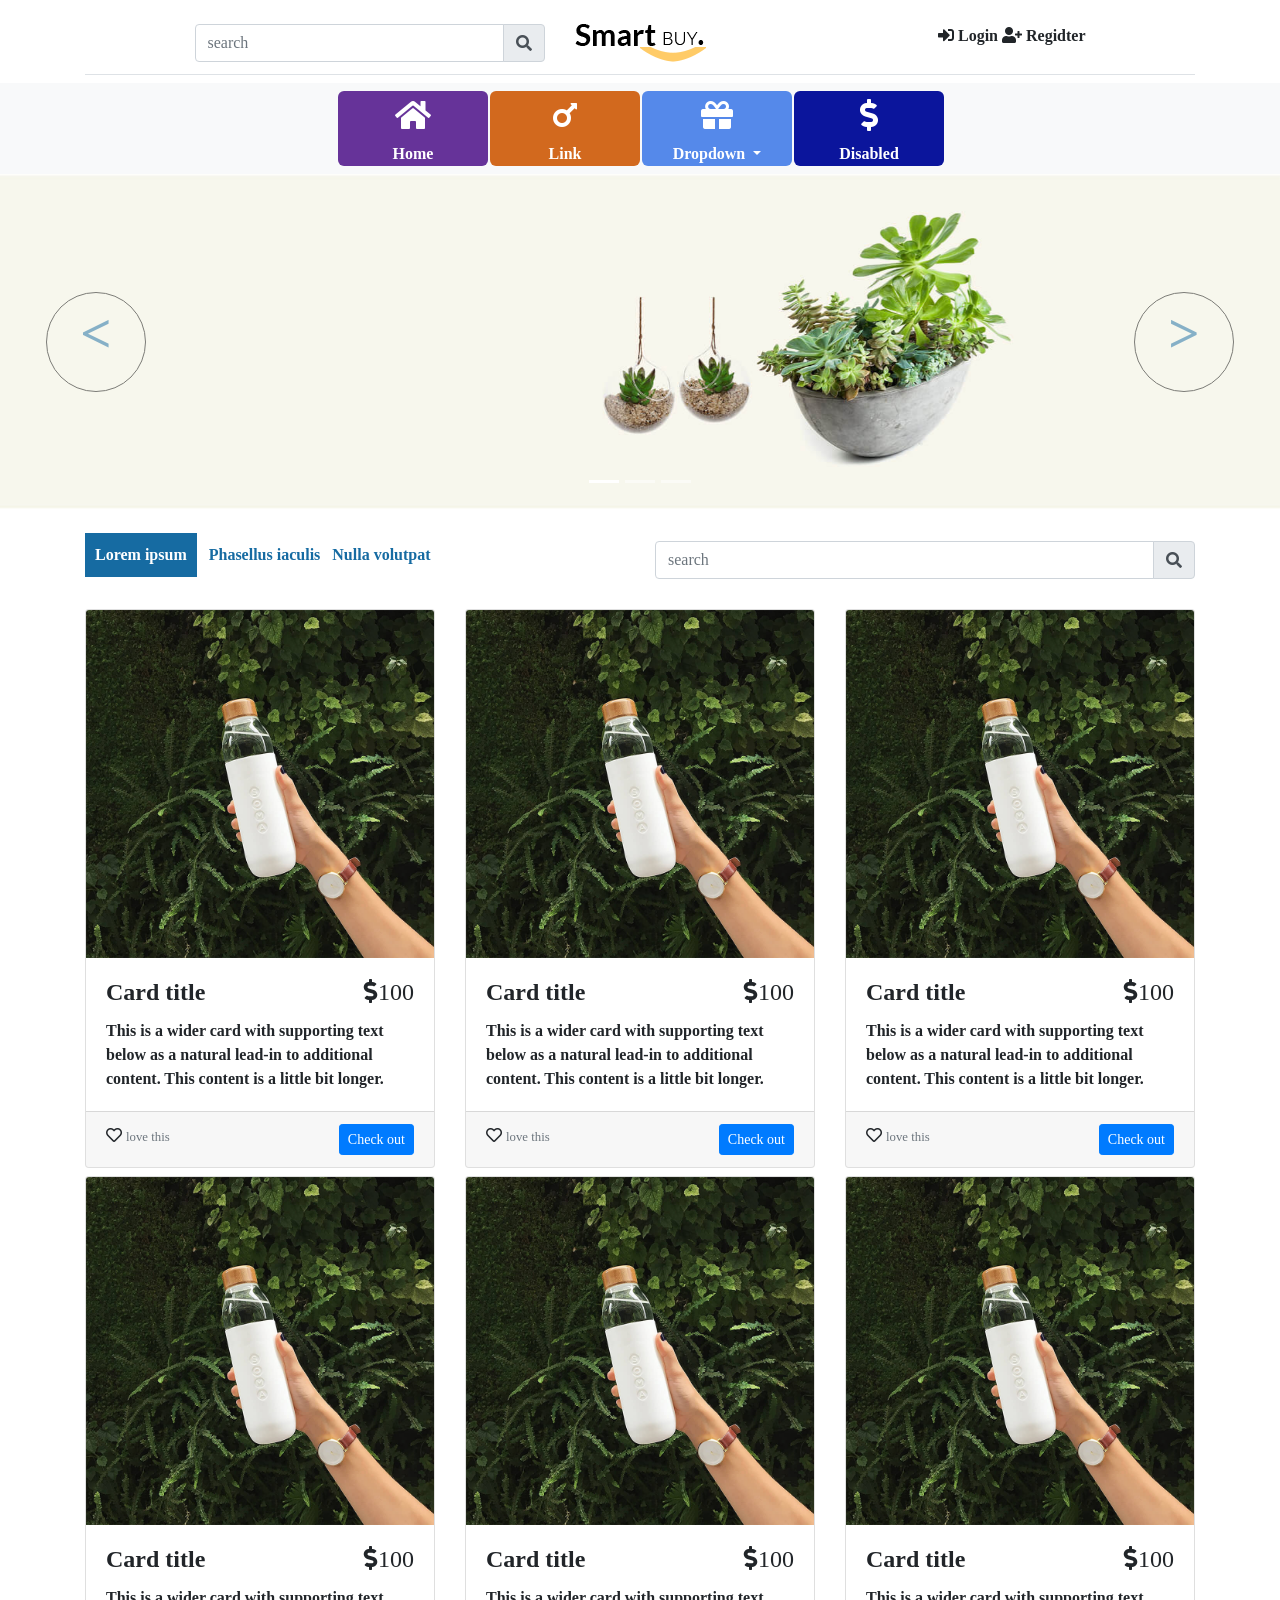
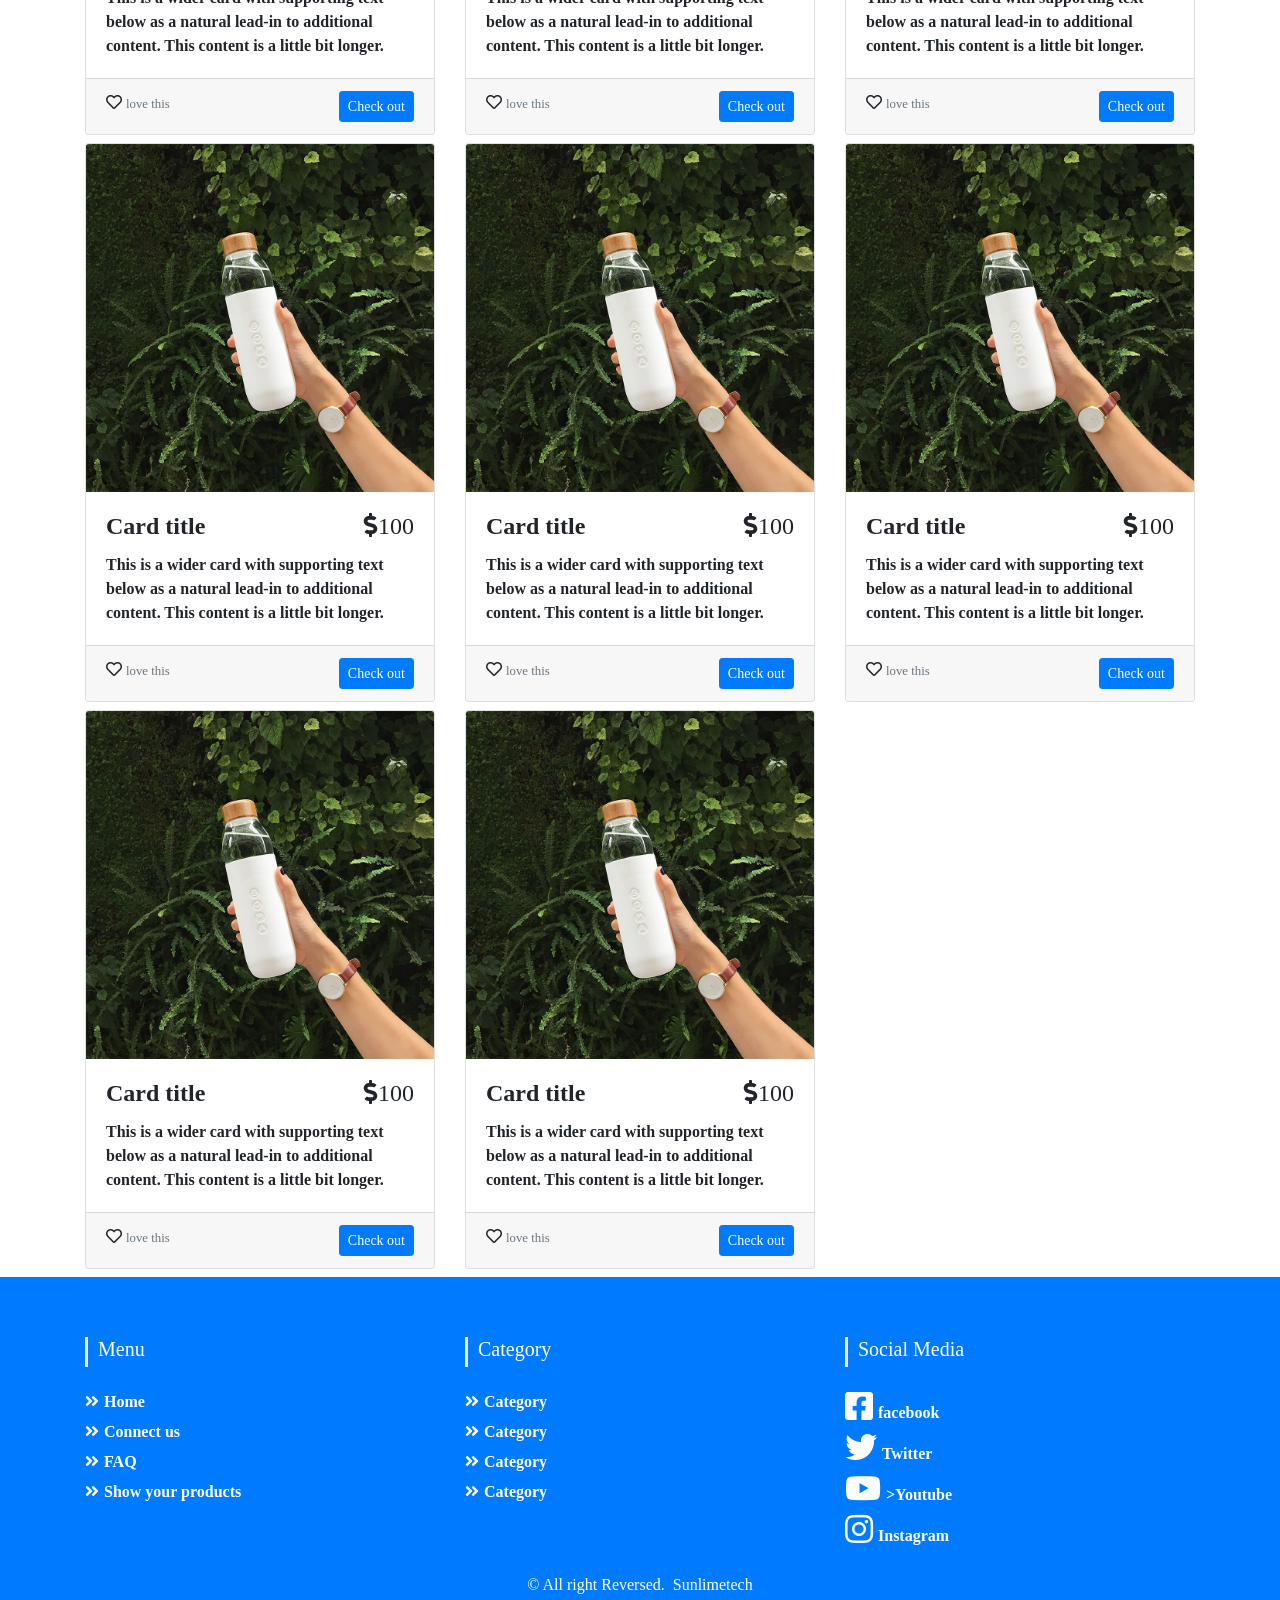
==== commit 5c5e88c4: "css" ====
--- a/public/theme2/index2.html
+++ b/public/theme2/index2.html
@@ -54,20 +54,20 @@
          <div class="collapse navbar-collapse" id="navbarSupportedContent">
             <ul class="navbar-nav mx-auto">
                <li class="nav-item active" style="background: rebeccapurple;">
-                  <div align="center">
-                     <span class="fas fa-dove "></span>
+                  <div align="center ">
+                     <span class="fas fa-home fa-2x mt-2"></span>
                   </div>
                   <a class="nav-link" href="#">Home <span class="sr-only">(current)</span></a>
                </li>
-               <li class="nav-item" style="    background: chocolate;">
+               <li class="nav-item" style="background: chocolate;">
                   <div align="center">
-                     <span class="fas fa-dove "></span>
+                    <span class="fas fa-mars fa-2x mt-2"></span>
                   </div>
                   <a class="nav-link" href="#">Link</a>
                </li>
-               <li class="nav-item dropdown" style="    background: #5589ea;">
+               <li class="nav-item dropdown" style="background: #5589ea;">
                   <div align="center">
-                     <span class="fas fa-dove "></span>
+                     <span class="fas fa-gift fa-2x mt-2"></span>
                   </div>
                   <a class="nav-link dropdown-toggle" href="#" id="navbarDropdown" role="button" data-toggle="dropdown" aria-haspopup="true" aria-expanded="false">
                   Dropdown
@@ -81,7 +81,7 @@
                </li>
                <li class="nav-item" style="    background: #0b159c;">
                   <div align="center">
-                     <span class="fas fa-dove "></span>
+                        <span class="fas fa-dollar-sign fa-2x mt-2"></span>
                   </div>
                   <a class="nav-link disabled" href="#">Disabled</a>
                </li>
@@ -119,13 +119,6 @@
       <div class="container">
          <!-- menu list -->
          <div class="row pb-2 mt-4 mb-2">
-            <!-- <div class="pb-2 mt-4 mb-2">
-               <ul class="list-inline dawnlist">
-                  <li class="list-inline-item active">Lorem ipsum</li>
-                  <li class="list-inline-item">Phasellus iaculis</li>
-                  <li class="list-inline-item">Nulla volutpat</li>
-               </ul>
-               </div> -->
             <div class="col-md-6">
                <ul class="list-inline dawnlist">
                   <li class="list-inline-item active">Lorem ipsum</li>
--- a/public/theme2/css/main.css
+++ b/public/theme2/css/main.css
@@ -9,7 +9,7 @@
     width: 150px;
     text-align: center;
     background: beige;
-    height: 70px;
+    height: 75px;
     margin-left: 2px;
     border-radius: 6px;
     box-shadow: 0px 0px grey;
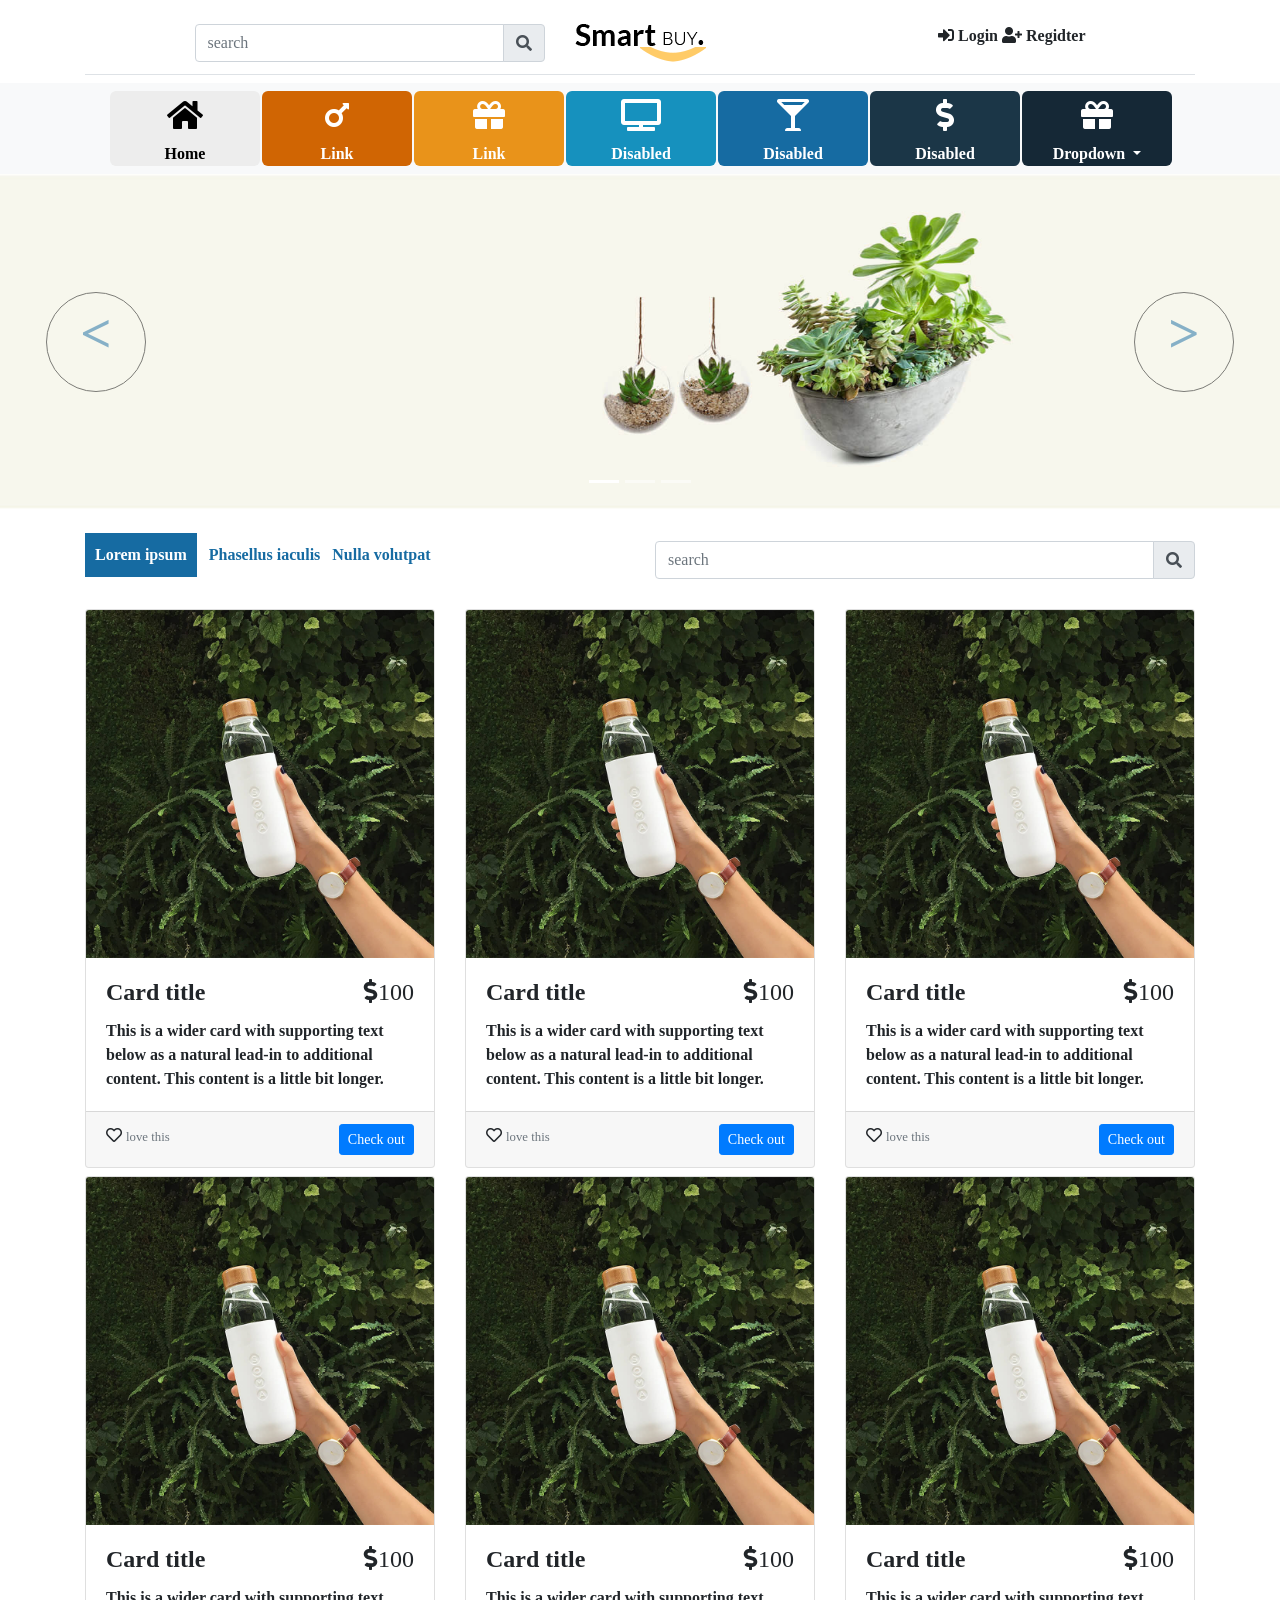
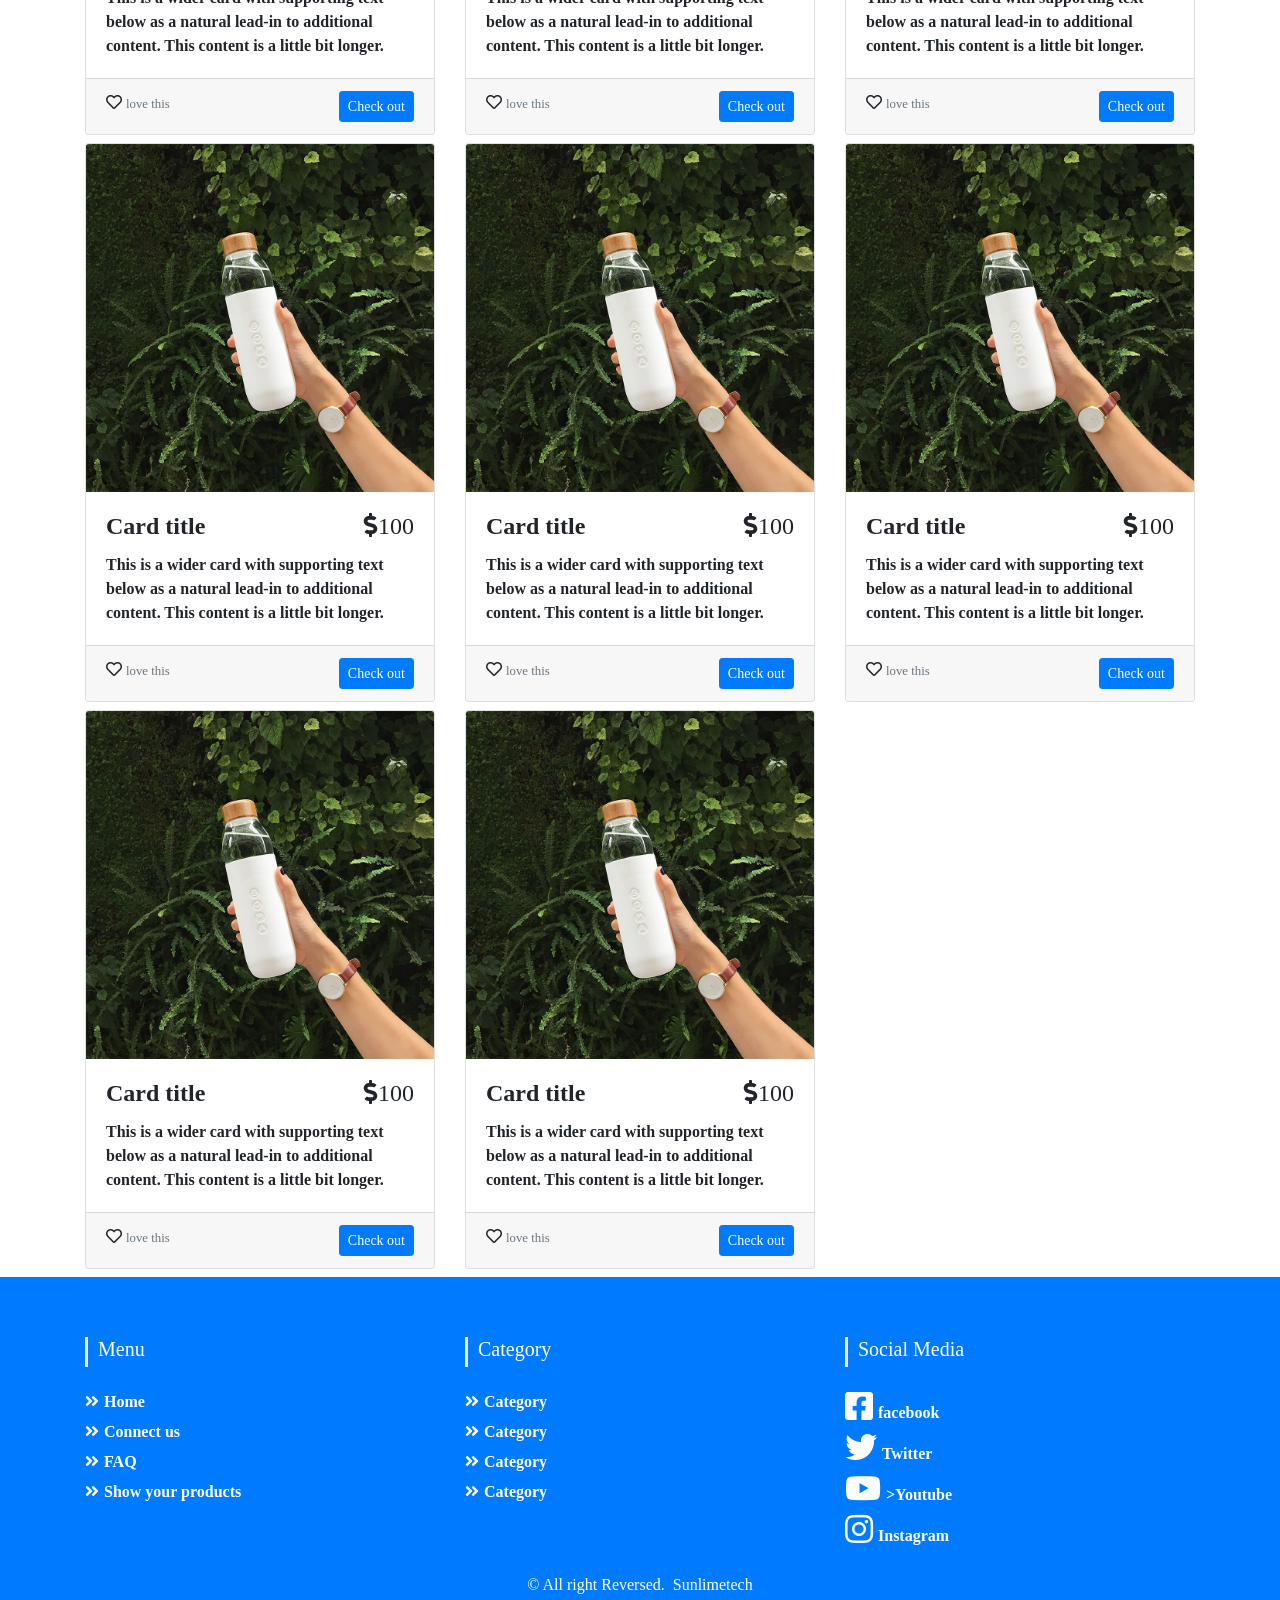
==== commit 0d650089: "css" ====
--- a/public/theme2/index2.html
+++ b/public/theme2/index2.html
@@ -53,38 +53,56 @@
          </button>
          <div class="collapse navbar-collapse" id="navbarSupportedContent">
             <ul class="navbar-nav mx-auto">
-               <li class="nav-item active" style="background: rebeccapurple;">
+               <li class="nav-item active" style="background:#ededed; color: black;">
                   <div align="center ">
                      <span class="fas fa-home fa-2x mt-2"></span>
                   </div>
-                  <a class="nav-link" href="#">Home <span class="sr-only">(current)</span></a>
+                  <a class="nav-link" style="color: black !important ;" href="#">Home <span class="sr-only">(current)</span></a>
                </li>
-               <li class="nav-item" style="background: chocolate;">
+               <li class="nav-item" style="background: #d06503  ;">
                   <div align="center">
                     <span class="fas fa-mars fa-2x mt-2"></span>
                   </div>
                   <a class="nav-link" href="#">Link</a>
                </li>
-               <li class="nav-item dropdown" style="background: #5589ea;">
+               <li class="nav-item" style="background: #e9931a;  ;">
+                    <div align="center">
+                      <span class="fas fa-gift fa-2x mt-2"></span>
+                    </div>
+                    <a class="nav-link" href="#">Link</a>
+                 </li>
+               <li class="nav-item" style="    background: #1691be;">
                   <div align="center">
-                     <span class="fas fa-gift fa-2x mt-2"></span>
-                  </div>
-                  <a class="nav-link dropdown-toggle" href="#" id="navbarDropdown" role="button" data-toggle="dropdown" aria-haspopup="true" aria-expanded="false">
-                  Dropdown
-                  </a>
-                  <div class="dropdown-menu" aria-labelledby="navbarDropdown">
-                     <a class="dropdown-item" href="#">Action</a>
-                     <a class="dropdown-item" href="#">Another action</a>
-                     <div class="dropdown-divider"></div>
-                     <a class="dropdown-item" href="#">Something else here</a>
-                  </div>
-               </li>
-               <li class="nav-item" style="    background: #0b159c;">
-                  <div align="center">
-                        <span class="fas fa-dollar-sign fa-2x mt-2"></span>
+                        <span class="fas fa-tv fa-2x mt-2"></span>
                   </div>
                   <a class="nav-link disabled" href="#">Disabled</a>
                </li>
+               <li class="nav-item" style="    background: #166ba2;">
+                    <div align="center">
+                          <span class="fas fa-glass-martini-alt fa-2x mt-2"></span>
+                    </div>
+                    <a class="nav-link disabled" href="#">Disabled</a>
+                </li>
+                <li class="nav-item" style="    background: #1b3647;">
+                        <div align="center">
+                              <span class="fas fa-dollar-sign fa-2x mt-2"></span>
+                        </div>
+                        <a class="nav-link disabled" href="#">Disabled</a>
+                </li>
+                <li class="nav-item dropdown" style="background: #152836;">
+                        <div align="center">
+                           <a class="fas fa-gift fa-2x mt-2 "></a>
+                        </div>
+                        <a class="nav-link dropdown-toggle" href="#" id="navbarDropdown" role="button" data-toggle="dropdown" aria-haspopup="true" aria-expanded="false">
+                        Dropdown
+                        </a>
+                        <div class="dropdown-menu" aria-labelledby="navbarDropdown">
+                           <a class="dropdown-item" href="#">Action</a>
+                           <a class="dropdown-item" href="#">Another action</a>
+                           <div class="dropdown-divider"></div>
+                           <a class="dropdown-item" href="#">Something else here</a>
+                        </div>
+                     </li>
             </ul>
          </div>
       </nav>
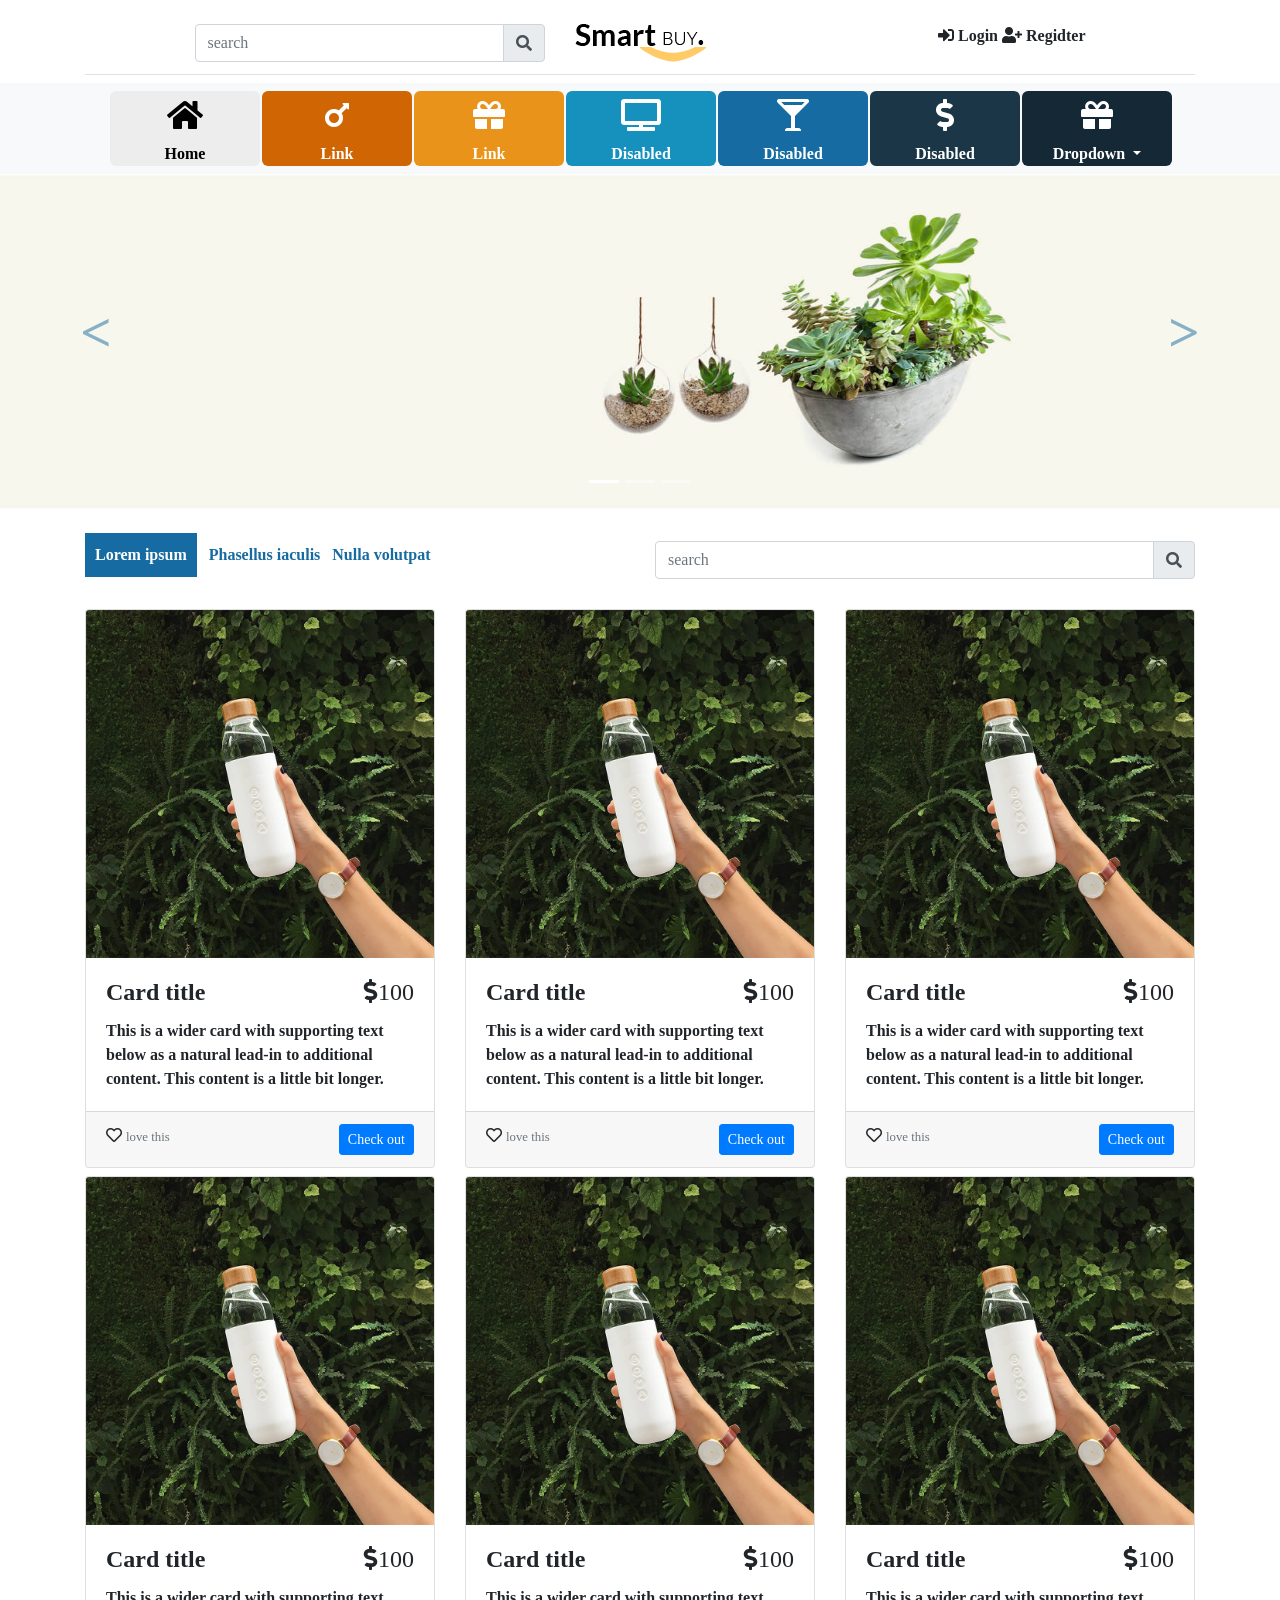
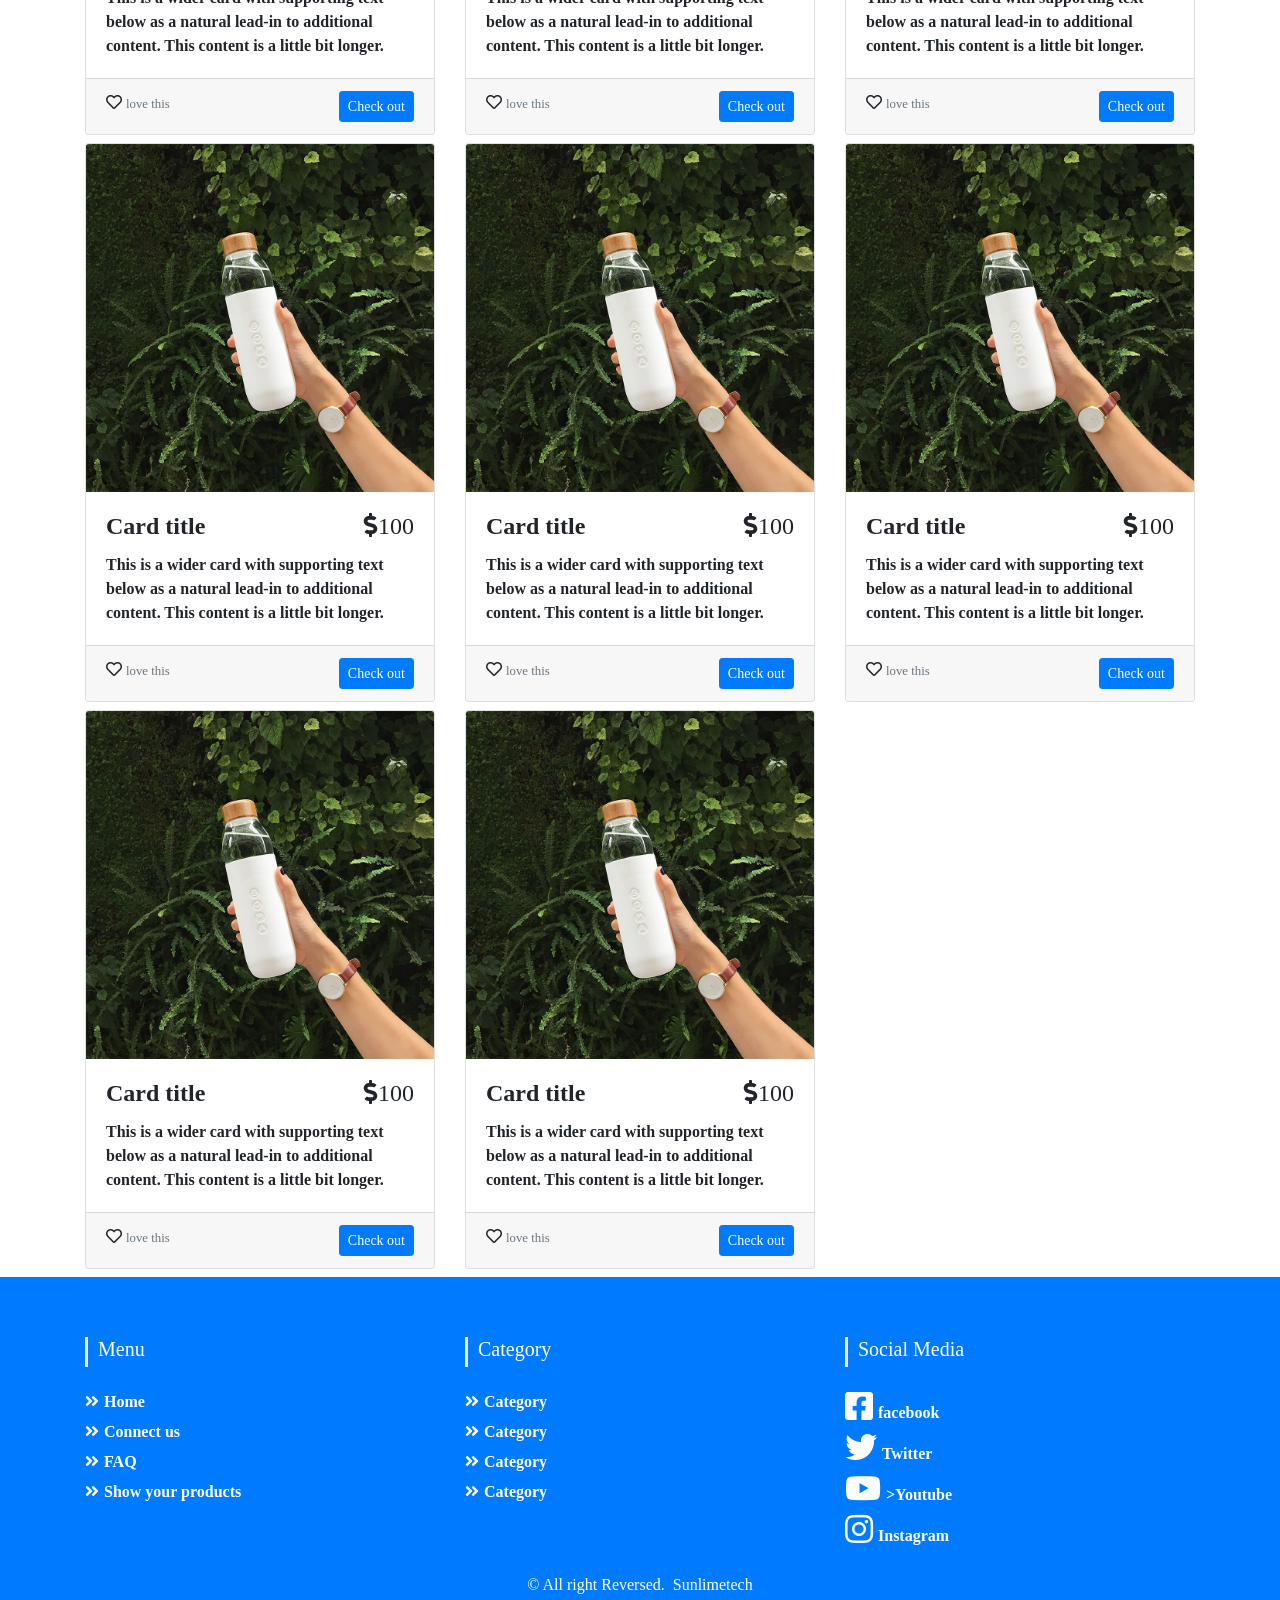
==== commit 927cfa35: "dd" ====
--- a/public/theme2/index2.html
+++ b/public/theme2/index2.html
@@ -9,6 +9,7 @@
          integrity="sha384-MCw98/SFnGE8fJT3GXwEOngsV7Zt27NXFoaoApmYm81iuXoPkFOJwJ8ERdknLPMO" crossorigin="anonymous">
       <link rel="stylesheet" href="https://use.fontawesome.com/releases/v5.3.1/css/all.css" integrity="sha384-mzrmE5qonljUremFsqc01SB46JvROS7bZs3IO2EmfFsd15uHvIt+Y8vEf7N7fWAU" crossorigin="anonymous">
       <link rel="stylesheet" type="text/css" media="screen" href="css/main.css" />
+      <link rel="stylesheet" type="text/css" media="screen" href="css/responsive.css" />
       <script
          src="https://code.jquery.com/jquery-3.3.1.js"
          integrity="sha256-2Kok7MbOyxpgUVvAk/HJ2jigOSYS2auK4Pfzbm7uH60="
@@ -60,7 +61,7 @@
                   <a class="nav-link" style="color: black !important ;" href="#">Home <span class="sr-only">(current)</span></a>
                </li>
                <li class="nav-item" style="background: #d06503  ;">
-                  <div align="center">
+                  <div align="center" >
                     <span class="fas fa-mars fa-2x mt-2"></span>
                   </div>
                   <a class="nav-link" href="#">Link</a>
--- a/public/theme2/css/main.css
+++ b/public/theme2/css/main.css
@@ -146,14 +146,18 @@
 #footer ul.quick-links li:hover a i {
     font-weight: 700;
 }
-
+.carousel-control-prev-icon, .carousel-control-next-icon{
+    border: none;
+}
 @media (max-width:767px){
 	#footer h5 {
-    padding-left: 0;
-    border-left: transparent;
-    padding-bottom: 0px;
-    margin-bottom: 10px;
-}
+        padding-left: 0;
+        border-left: transparent;
+        padding-bottom: 0px;
+        margin-bottom: 10px;
+    }
 }
 
 
+
+
--- a/public/theme2/css/responsive.css
+++ b/public/theme2/css/responsive.css
@@ -0,0 +1,18 @@
+@media only screen and (max-width: 991px) {
+    .nav-item{
+        width: auto;
+        height: 60px;
+    }
+  .nav-item>div{
+    text-align: left;
+    padding-left: 59px;
+    padding-top: 6px;
+  }
+  .nav-link{ 
+    margin-top: -33px;
+  }
+  .dropdown-menu.show{
+    background: #adadad;
+  }
+
+} 
